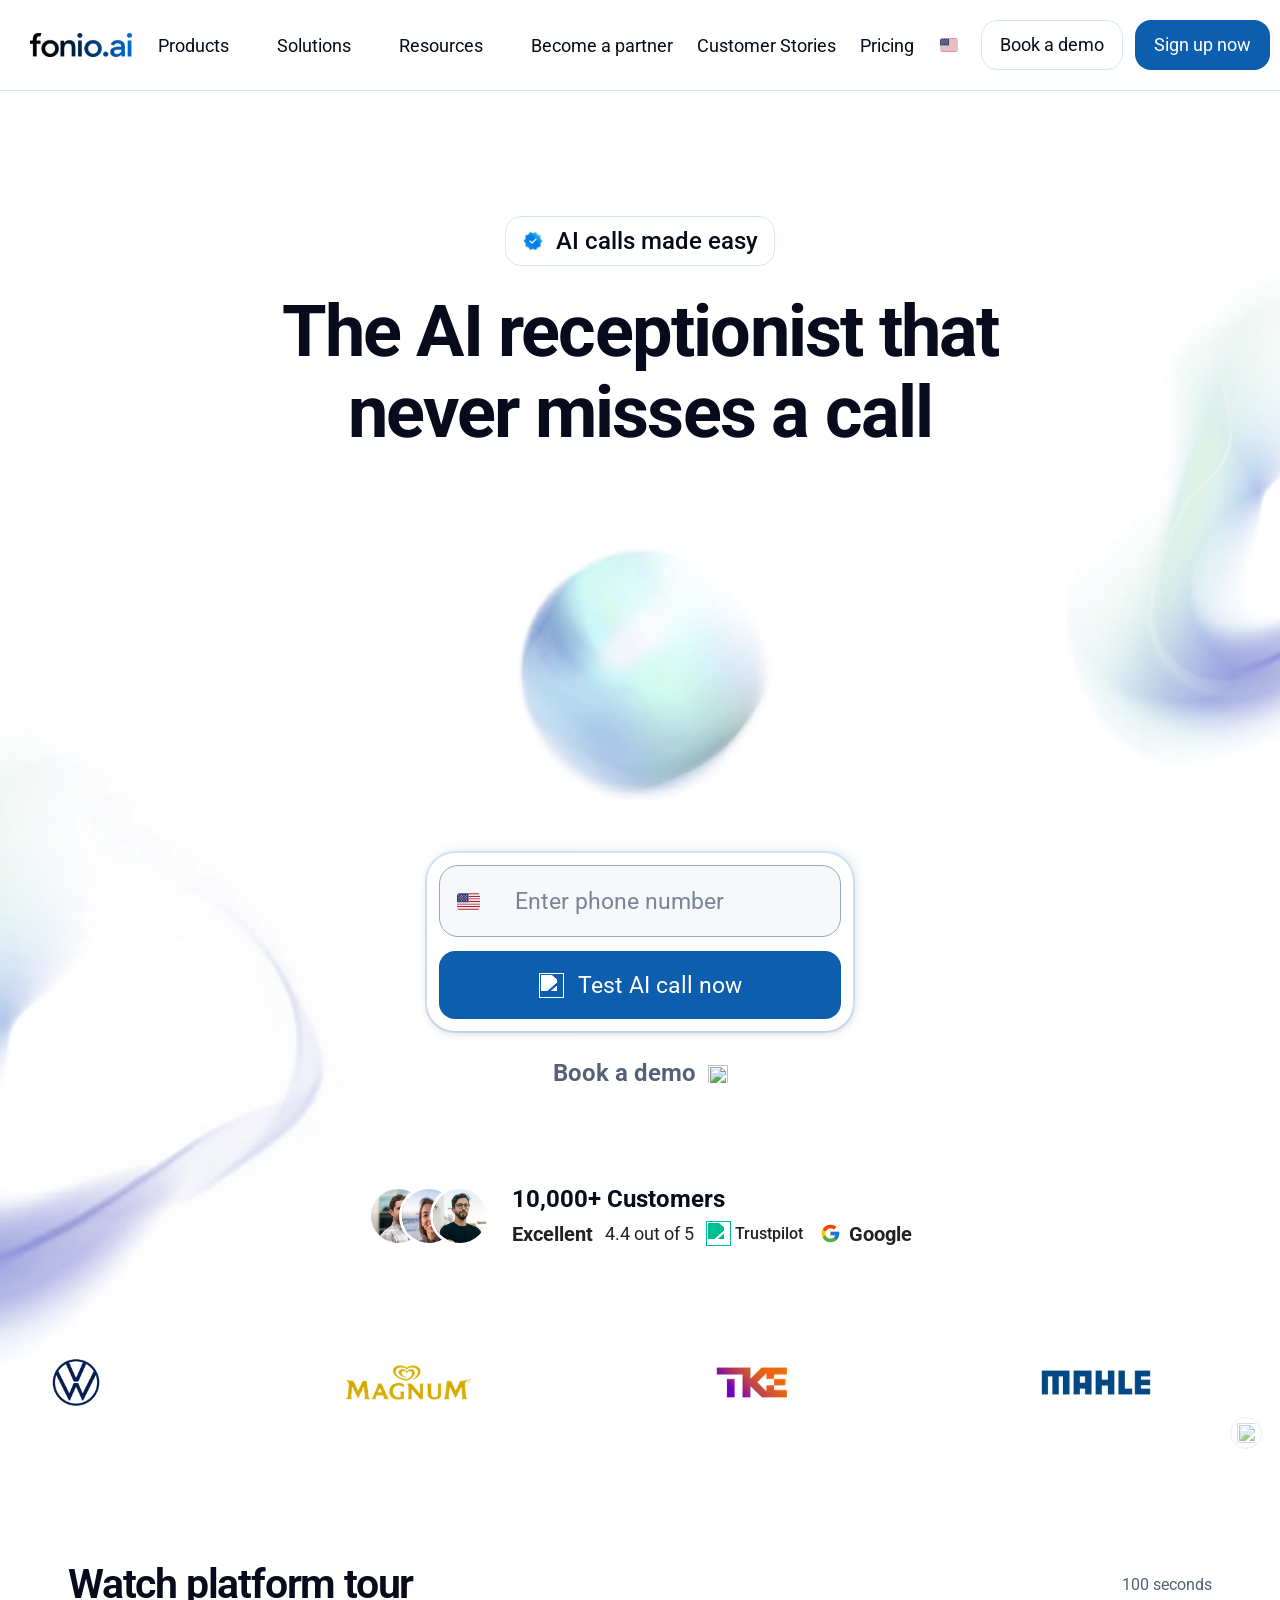
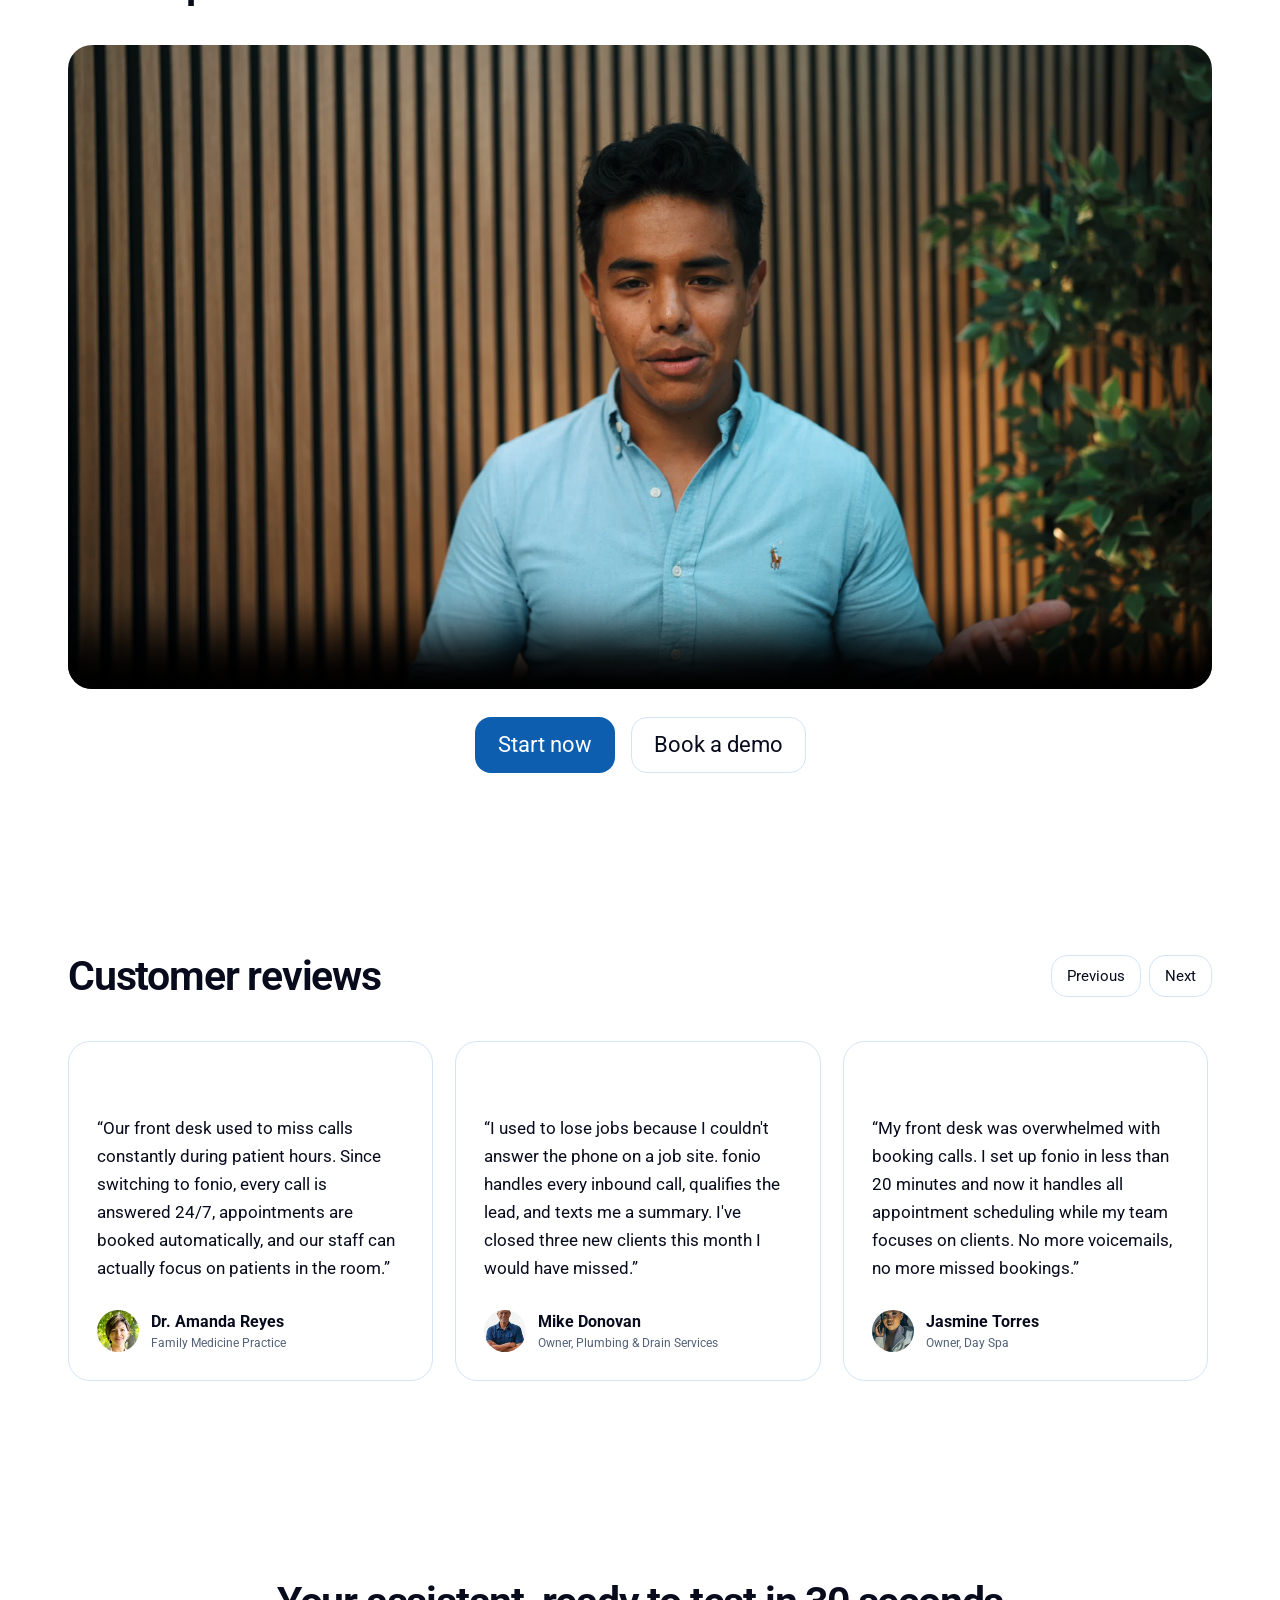
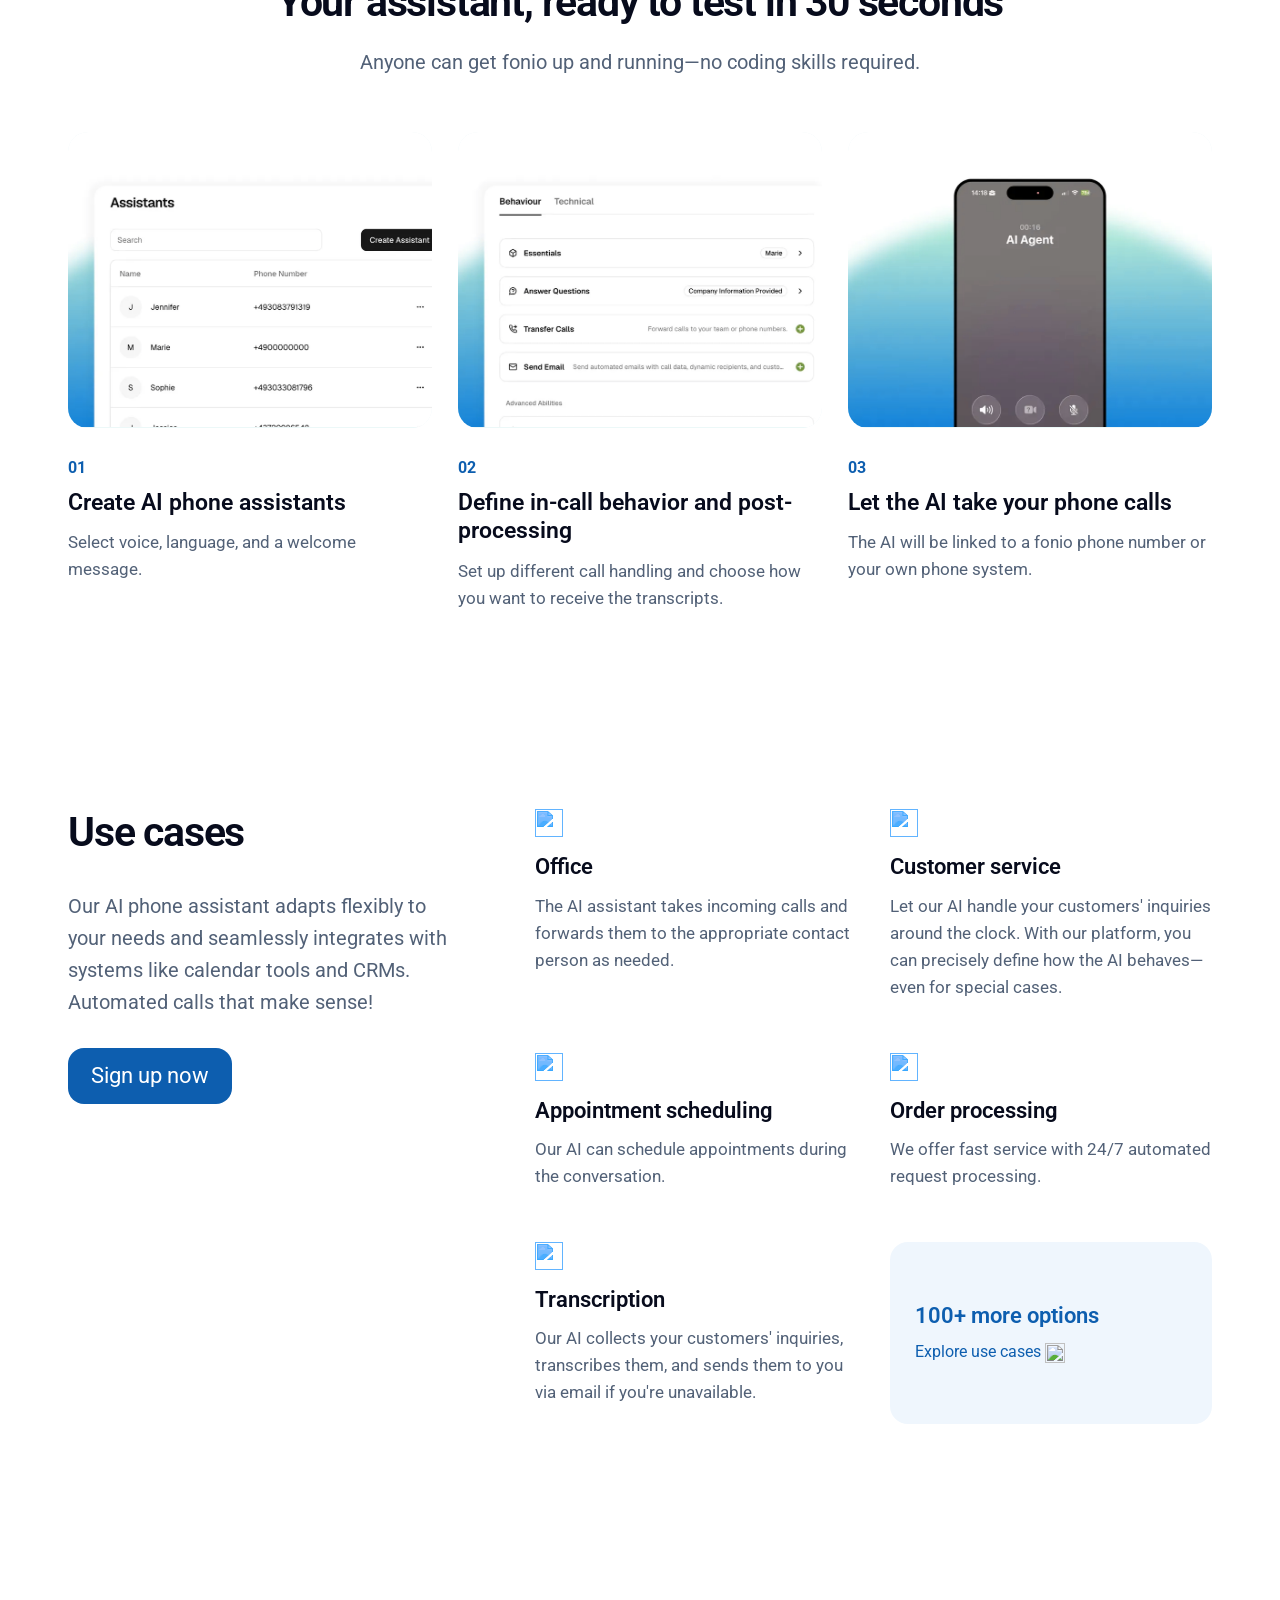
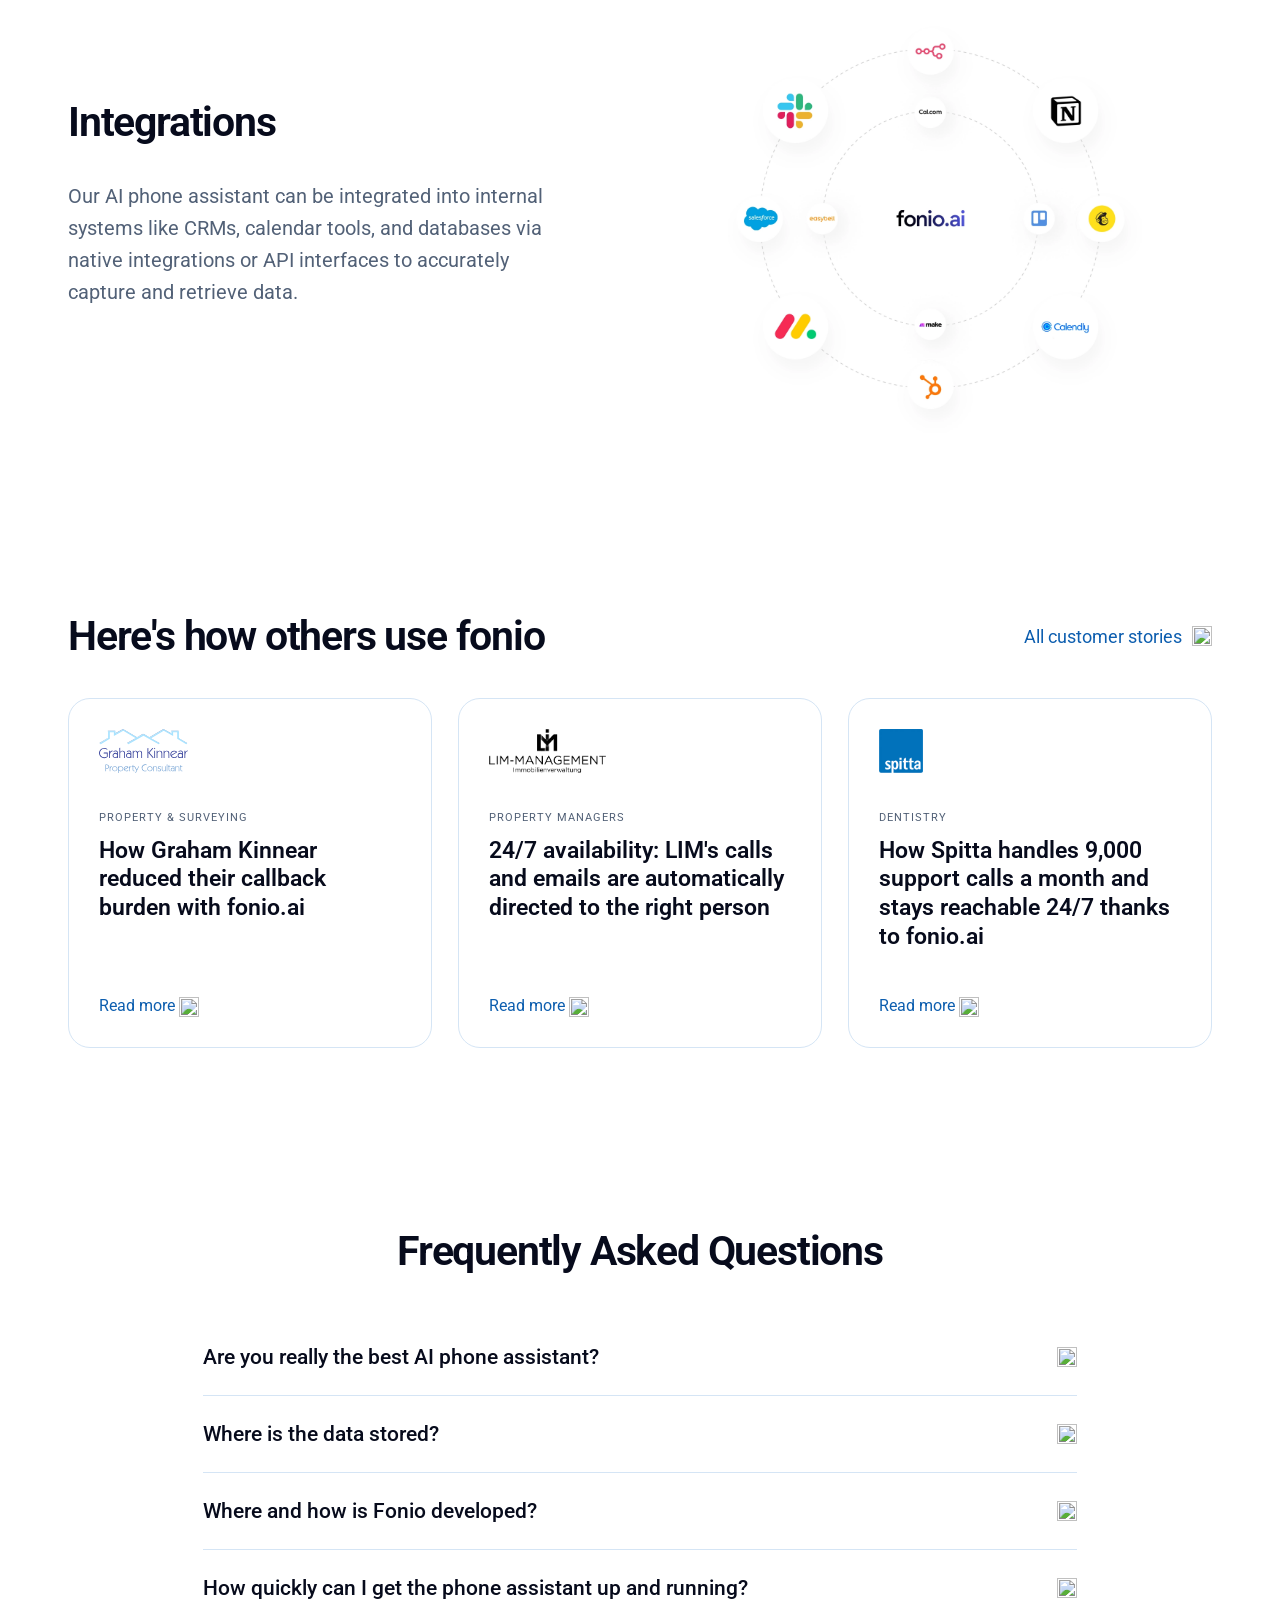
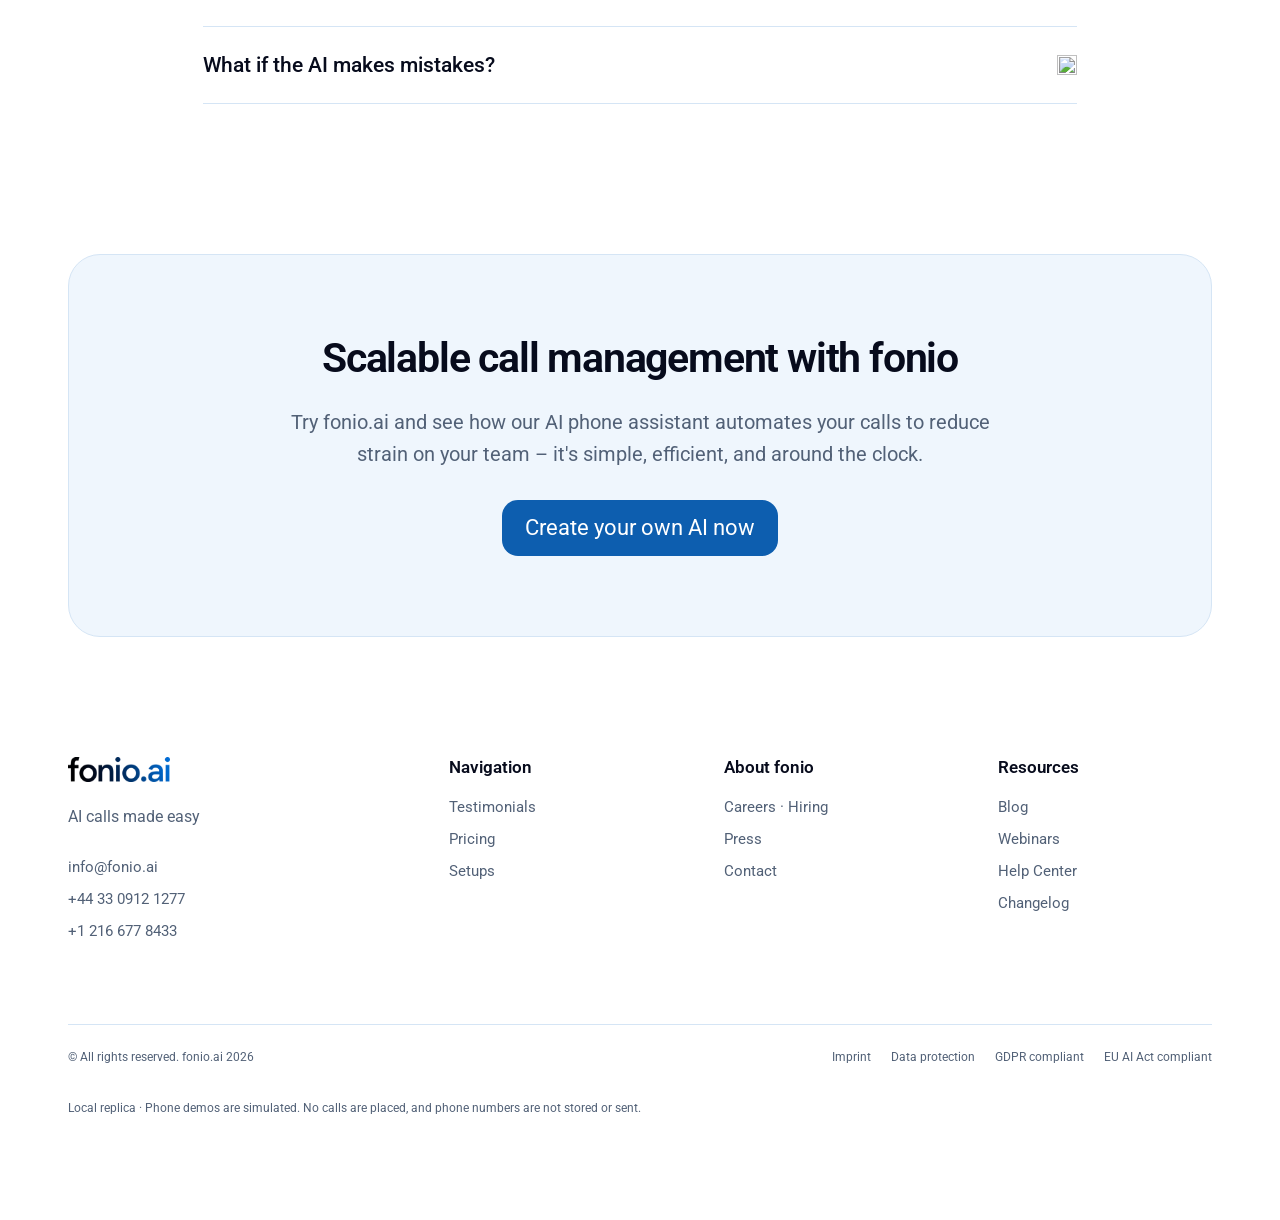
==== backend/app/templates/landing-assets/fonio/index.html @ 04bc4b61 "website preview" ====
<!doctype html>
<html lang="en"><head><meta charset="utf-8"><meta name="viewport" content="width=device-width,initial-scale=1"><meta name="description" content="AI calls made easy. Discover fonio’s AI phone assistant."><meta name="theme-color" content="#0D5EAF"><title>fonio.ai — AI calls made easy</title><link rel="icon" href="assets/verified_badge.webp"><link rel="preload" href="assets/Roboto-Variable.woff2" as="font" type="font/woff2" crossorigin><link rel="stylesheet" href="styles.css"><script src="assets/libphonenumber-max.js" defer></script><script src="app.js" defer></script></head>
<body><a class="skip" href="#main">Skip to content</a><header class="site-header"><div class="header-inner"><a class="wordmark" href="#" aria-label="fonio.ai home"><img src="assets/logo.webp" alt="fonio.ai" class="" ></a><button class="mobile-toggle" aria-expanded="false" aria-controls="navigation" aria-label="Open navigation"><img class="icon" src="assets/list.svg" alt="" aria-hidden="true"></button><nav id="navigation" aria-label="Main navigation"><details class="nav-menu"><summary>Products<img class="icon" src="assets/chevron-down.svg" alt="" aria-hidden="true"></summary><div class="dropdown"><div><h3>Products</h3><a class="" href="https://www.fonio.ai/en/">AI Phone Assistant</a><a class="" href="https://www.fonio.ai/en/whatsapp/ai-chatbot">AI WhatsApp Bot</a><a class="" href="https://www.fonio.ai/en/webchat/ai-chatbot">AI Chatbot</a></div><span class="coming">AI Email Assistant <small>Coming soon</small></span><span class="coming">AI Phone System (PBX) <small>Coming soon</small></span></div></details><details class="nav-menu"><summary>Solutions<img class="icon" src="assets/chevron-down.svg" alt="" aria-hidden="true"></summary><div class="dropdown"><div><h3>Use Cases</h3><a class="" href="https://www.fonio.ai/en/use-cases/ki-supportmitarbeiter">AI Support Agent</a><a class="" href="https://www.fonio.ai/en/use-cases/appointments-faqs">Appointment Scheduling & FAQ</a><a class="" href="https://www.fonio.ai/en/use-cases/ki-sekretar">AI Secretary</a><a class="" href="https://www.fonio.ai/en/use-cases/ki-anrufbeantworter">AI Answering Machine</a><a class="" href="https://www.fonio.ai/en/use-cases/ki-aussendienstassistent">AI Field Service Assistant</a></div><div><h3>Industries</h3><a class="" href="https://www.fonio.ai/en/ai-phone-assistant/ai-phone-assistant-hotels">Hotels</a><a class="" href="https://www.fonio.ai/en/ai-phone-assistant/ai-phone-assistant-self-employed">Self-Employed People</a><a class="" href="https://www.fonio.ai/en/ai-phone-assistant/ai-phone-assistant-businesses">Company</a><a class="" href="https://www.fonio.ai/en/ai-phone-assistant/ai-phone-assistant-authorities">Government Agencies</a><a class="" href="https://www.fonio.ai/en/ai-phone-assistant/ai-phone-assistant-tradespeople">Tradespeople</a><a class="" href="https://www.fonio.ai/en/ai-phone-assistant/ai-phone-assistant-property-management">Property Management</a><a class="" href="https://www.fonio.ai/en/ai-phone-assistant/ai-phone-assistant-car-dealerships">Car dealerships</a><a class="" href="https://www.fonio.ai/en/ai-phone-assistant/ai-phone-assistant-auto-repair-shops">Auto Repair Shop</a></div></div></details><details class="nav-menu"><summary>Resources<img class="icon" src="assets/chevron-down.svg" alt="" aria-hidden="true"></summary><div class="dropdown"><div><h3>Knowledge</h3><a class="" href="https://www.fonio.ai/en/blog-tags/blog">Blog</a><a class="" href="https://www.fonio.ai/en/webinars">Webinars</a><a class="" href="https://fonio.info/">Help Center</a><a class="" href="https://www.fonio.ai/en/changelog">Changelog</a></div><div><h3>Company</h3><a class="" href="https://www.fonio.ai/en/careers">Careers · Hiring</a><a class="" href="https://www.fonio.ai/en/press">Press</a><a class="" href="https://www.fonio.ai/en/contact">Contact</a></div><div><h3>Featured</h3><a class="" href="https://www.fonio.ai/en/careers">We’re hiring — Join our team</a></div></div></details><a class="" href="https://www.fonio.ai/en/partner-program">Become a partner</a><a class="" href="#stories">Customer Stories</a><a class="" href="https://www.fonio.ai/en/pricing">Pricing</a><div class="mobile-actions"><a class="button outline" href="https://www.fonio.ai/en/demo/">Book a demo</a><a class="button primary" href="https://app.fonio.ai/register">Sign up now</a></div></nav><div class="header-actions"><div class="language"><details class="nav-menu"><summary><img src="assets/us.svg" alt="English (United States)" class="flag" ><img class="icon" src="assets/chevron-down.svg" alt="" aria-hidden="true"></summary><div class="dropdown"><a class="" href="https://www.fonio.ai/en/">English</a><a class="" href="https://www.fonio.ai/fr/">Français</a><a class="" href="https://www.fonio.ai/de/">Deutsch</a><a class="" href="https://www.fonio.ai/es/">Español</a><a class="" href="https://www.fonio.ai/nl/">Nederlands</a><a class="" href="https://www.fonio.ai/pt-br/">Português (BR)</a><a class="" href="https://www.fonio.ai/pl/">Polski</a><a class="" href="https://www.fonio.ai/it/">Italiano</a></div></details></div><a class="button outline" href="https://www.fonio.ai/en/demo/">Book a demo</a><a class="button primary" href="https://app.fonio.ai/register">Sign up now</a></div></div></header>
<main id="main"><section class="hero" aria-labelledby="hero-title"><div class="hero-art" aria-hidden="true"><video class="ribbon ribbon-left" muted loop playsinline preload="metadata" poster="assets/hero-bg-1.png" src="assets/hero-bg-1.mp4"></video><video class="ribbon ribbon-right" muted loop playsinline preload="metadata" poster="assets/hero-bg-2.png" src="assets/hero-bg-2.mp4"></video></div><div class="hero-content"><div class="badge"><img src="assets/verified_badge.webp" alt="" class="" >AI calls made easy</div><h1 id="hero-title">The AI receptionist that<br>never misses a call</h1><video class="sphere" aria-hidden="true" muted loop playsinline preload="auto" poster="assets/hero-sphere.png" src="assets/hero-sphere.mp4"></video><form class="phone-card" id="phone-demo" novalidate><div class="phone-field"><div class="country-control"><img src="assets/us.svg" alt="" class="country-flag" ><label class="sr-only" for="country">Country and dialing code</label><select id="country" name="country"><option value="US">United States (+1)</option><option value="GB">United Kingdom (+44)</option><option value="AT">Austria (+43)</option><option value="BR">Brazil (+55)</option><option value="FR">France (+33)</option><option value="DE">Germany (+49)</option><option value="IT">Italy (+39)</option><option value="NL">Netherlands (+31)</option><option value="PL">Poland (+48)</option><option value="ES">Spain (+34)</option><option value="CH">Switzerland (+41)</option></select><img class="icon" src="assets/chevron-down.svg" alt="" aria-hidden="true"></div><label class="sr-only" for="phone">Phone number</label><input id="phone" name="phone" type="tel" inputmode="tel" autocomplete="tel-national" placeholder="Enter phone number" aria-describedby="phone-error simulation-note" required></div><p id="phone-error" class="phone-error" aria-live="polite"></p><button type="submit" class="button primary test-call"><img class="icon" src="assets/telephone-fill.svg" alt="" aria-hidden="true">Test AI call now</button></form><a class="demo-link" href="https://www.fonio.ai/en/demo/">Book a demo <img class="icon" src="assets/arrow-up-right.svg" alt="" aria-hidden="true"></a><div class="social-proof"><div class="avatars"><img src="assets/clients-badge-avatar-3.webp" alt="" class="" ><img src="assets/clients-badge-avatar-2.webp" alt="" class="" ><img src="assets/clients-badge-avatar-1.webp" alt="" class="" ></div><div class="review-copy"><strong>10,000+ Customers</strong><div class="ratings"><b>Excellent</b><span>4.4 out of 5</span><a class="trustpilot" href="https://www.trustpilot.com/review/fonio.ai"><img class="icon" src="assets/star-fill.svg" alt="" aria-hidden="true"><span>Trustpilot</span></a><a class="google" href="https://g.page/r/CeaU8FRpkPaqEBM/review"><img src="assets/google.svg" alt="" class="" loading=lazy><b>Google</b></a></div></div></div></div><div class="customer-logos" tabindex="0" role="region" aria-label="Customers — scroll for more logos"><img src="assets/efc12fd4.webp" alt="Volkswagen" class="" loading=lazy><img src="assets/013a5605.webp" alt="Magnum" class="" loading=lazy><img src="assets/39075a43.webp" alt="TK Elevator" class="" loading=lazy><img src="assets/4350e3ec.webp" alt="MAHLE" class="" loading=lazy><img src="assets/ae911841.webp" alt="YorPower" class="" loading=lazy><img src="assets/a1a16bb8.webp" alt="Holcim" class="" loading=lazy></div><button class="motion-toggle" aria-pressed="false" aria-label="Pause decorative animation"><img class="icon" src="assets/pause-fill.svg" alt="" aria-hidden="true"></button></section>
<section class="section tour" id="tour"><div class="section-heading"><h2>Watch platform tour</h2><span>100 seconds</span></div><video id="platform-video" controls playsinline preload="none" poster="assets/tour-poster.png"><source src="https://vz-d147839d-5f8.b-cdn.net/115c70bf-b4e9-4c7d-afde-2d6d92859b84/play_1080p.mp4" type="video/mp4"></video><p class="video-status" role="status"></p><div class="center-actions"><a class="button primary" href="https://app.fonio.ai/register">Start now</a><a class="button outline" href="https://www.fonio.ai/en/demo/">Book a demo</a></div></section>
<section class="section" id="reviews"><div class="section-heading"><h2>Customer reviews</h2><div class="review-controls"><button class="button outline" id="previous-review" aria-label="Previous testimonial">Previous</button><button class="button outline" id="next-review" aria-label="Next testimonial">Next</button></div></div><div class="reviews-track"><article class="review-card"><div class="stars" aria-label="5 out of 5 stars"><img class="icon" src="assets/star-fill.svg" alt="" aria-hidden="true"><img class="icon" src="assets/star-fill.svg" alt="" aria-hidden="true"><img class="icon" src="assets/star-fill.svg" alt="" aria-hidden="true"><img class="icon" src="assets/star-fill.svg" alt="" aria-hidden="true"><img class="icon" src="assets/star-fill.svg" alt="" aria-hidden="true"></div><blockquote>“Our front desk used to miss calls constantly during patient hours. Since switching to fonio, every call is answered 24/7, appointments are booked automatically, and our staff can actually focus on patients in the room.”</blockquote><div class="review-person"><img src="assets/35fcfc98.webp" alt="Dr. Amanda Reyes" class="" loading=lazy><div><b>Dr. Amanda Reyes</b><small>Family Medicine Practice</small></div></div></article><article class="review-card"><div class="stars" aria-label="5 out of 5 stars"><img class="icon" src="assets/star-fill.svg" alt="" aria-hidden="true"><img class="icon" src="assets/star-fill.svg" alt="" aria-hidden="true"><img class="icon" src="assets/star-fill.svg" alt="" aria-hidden="true"><img class="icon" src="assets/star-fill.svg" alt="" aria-hidden="true"><img class="icon" src="assets/star-fill.svg" alt="" aria-hidden="true"></div><blockquote>“I used to lose jobs because I couldn&#x27;t answer the phone on a job site. fonio handles every inbound call, qualifies the lead, and texts me a summary. I&#x27;ve closed three new clients this month I would have missed.”</blockquote><div class="review-person"><img src="assets/bcdad4ea.webp" alt="Mike Donovan" class="" loading=lazy><div><b>Mike Donovan</b><small>Owner, Plumbing &amp; Drain Services</small></div></div></article><article class="review-card"><div class="stars" aria-label="4 out of 5 stars"><img class="icon" src="assets/star-fill.svg" alt="" aria-hidden="true"><img class="icon" src="assets/star-fill.svg" alt="" aria-hidden="true"><img class="icon" src="assets/star-fill.svg" alt="" aria-hidden="true"><img class="icon" src="assets/star-fill.svg" alt="" aria-hidden="true"></div><blockquote>“My front desk was overwhelmed with booking calls. I set up fonio in less than 20 minutes and now it handles all appointment scheduling while my team focuses on clients. No more voicemails, no more missed bookings.”</blockquote><div class="review-person"><img src="assets/f93d2481.webp" alt="Jasmine Torres" class="" loading=lazy><div><b>Jasmine Torres</b><small>Owner, Day Spa</small></div></div></article><article class="review-card"><div class="stars" aria-label="5 out of 5 stars"><img class="icon" src="assets/star-fill.svg" alt="" aria-hidden="true"><img class="icon" src="assets/star-fill.svg" alt="" aria-hidden="true"><img class="icon" src="assets/star-fill.svg" alt="" aria-hidden="true"><img class="icon" src="assets/star-fill.svg" alt="" aria-hidden="true"><img class="icon" src="assets/star-fill.svg" alt="" aria-hidden="true"></div><blockquote>“I&#x27;m a one-person agency and I can&#x27;t always pick up. fonio qualifies every caller, captures their details, and books showings directly into my calendar. It&#x27;s like having a full-time receptionist at a fraction of the cost.”</blockquote><div class="review-person"><img src="assets/5d4e18e7.webp" alt="Brian Callahan" class="" loading=lazy><div><b>Brian Callahan</b><small>Independent Realtor</small></div></div></article></div></section>
<section class="section setup" id="setup"><h2>Your assistant, ready to test in 30 seconds</h2><p class="section-intro">Anyone can get fonio up and running—no coding skills required.</p><div class="three-grid"><article class="step"><img src="assets/ebb38612.webp" alt="Create AI phone assistants" class="step-image" loading=lazy><span class="step-number">01</span><h3>Create AI phone assistants</h3><p>Select voice, language, and a welcome message.</p></article><article class="step"><img src="assets/6fb0668b.webp" alt="Define in-call behavior and post-processing" class="step-image" loading=lazy><span class="step-number">02</span><h3>Define in-call behavior and post-processing</h3><p>Set up different call handling and choose how you want to receive the transcripts.</p></article><article class="step"><img src="assets/c0fab8e4.webp" alt="Let the AI take your phone calls" class="step-image" loading=lazy><span class="step-number">03</span><h3>Let the AI take your phone calls</h3><p>The AI will be linked to a fonio phone number or your own phone system.</p></article></div></section>
<section class="section use-cases" id="use-cases"><div><h2>Use cases</h2><p class="section-intro">Our AI phone assistant adapts flexibly to your needs and seamlessly integrates with systems like calendar tools and CRMs. Automated calls that make sense!</p><a class="button primary" href="https://app.fonio.ai/register">Sign up now</a></div><div class="case-grid"><article class="case"><img class="icon" src="assets/building.svg" alt="" aria-hidden="true"><h3><a class="" href="https://www.fonio.ai/en/use-cases/ki-sekretar">Office</a></h3><p>The AI assistant takes incoming calls and forwards them to the appropriate contact person as needed.</p></article><article class="case"><img class="icon" src="assets/headset.svg" alt="" aria-hidden="true"><h3><a class="" href="https://www.fonio.ai/en/use-cases/ki-supportmitarbeiter">Customer service</a></h3><p>Let our AI handle your customers&#x27; inquiries around the clock. With our platform, you can precisely define how the AI behaves—even for special cases.</p></article><article class="case"><img class="icon" src="assets/calendar-check.svg" alt="" aria-hidden="true"><h3><a class="" href="https://www.fonio.ai/en/use-cases/appointments-faqs">Appointment scheduling</a></h3><p>Our AI can schedule appointments during the conversation.</p></article><article class="case"><img class="icon" src="assets/chat-text.svg" alt="" aria-hidden="true"><h3><a class="" href="https://www.fonio.ai/en/use-cases/ki-supportmitarbeiter">Order processing</a></h3><p>We offer fast service with 24/7 automated request processing.</p></article><article class="case"><img class="icon" src="assets/file-text.svg" alt="" aria-hidden="true"><h3>Transcription</h3><p>Our AI collects your customers&#x27; inquiries, transcribes them, and sends them to you via email if you&#x27;re unavailable.</p></article><article class="case more-options"><h3>100+ more options</h3><a class="" href="https://www.fonio.ai/en/setups">Explore use cases <img class="icon" src="assets/arrow-up-right.svg" alt="" aria-hidden="true"></a></article></div></section>
<section class="section integrations" id="integrations"><div><h2>Integrations</h2><p class="section-intro">Our AI phone assistant can be integrated into internal systems like CRMs, calendar tools, and databases via native integrations or API interfaces to accurately capture and retrieve data.</p></div><img src="assets/a62811c2.webp" alt="Integrations including Slack, Salesforce, HubSpot, Calendly, Trello and Notion" class="" loading=lazy></section>
<section class="section" id="stories"><div class="section-heading"><h2>Here's how others use fonio</h2><a class="text-link" href="https://www.fonio.ai/en/case-studies/">All customer stories <img class="icon" src="assets/arrow-up-right.svg" alt="" aria-hidden="true"></a></div><div class="three-grid"><a class="story-card" href="https://www.fonio.ai/en/case-studies/graham-kinnear/"><img src="assets/35bab7a0.svg" alt="Property &amp; Surveying" class="" loading=lazy><small>Property & Surveying</small><h3>How Graham Kinnear reduced their callback burden with fonio.ai</h3><span>Read more <img class="icon" src="assets/arrow-up-right.svg" alt="" aria-hidden="true"></span></a><a class="story-card" href="https://www.fonio.ai/en/case-studies/lim-management-gmbh/"><img src="assets/c8e9f5d6.webp" alt="Property managers" class="" loading=lazy><small>Property managers</small><h3>24/7 availability: LIM&#x27;s calls and emails are automatically directed to the right person</h3><span>Read more <img class="icon" src="assets/arrow-up-right.svg" alt="" aria-hidden="true"></span></a><a class="story-card" href="https://www.fonio.ai/en/case-studies/spitta/"><img src="assets/4fc38403.webp" alt="Dentistry" class="" loading=lazy><small>Dentistry</small><h3>How Spitta handles 9,000 support calls a month and stays reachable 24/7 thanks to fonio.ai</h3><span>Read more <img class="icon" src="assets/arrow-up-right.svg" alt="" aria-hidden="true"></span></a></div></section>
<section class="section faq" id="faq"><h2>Frequently Asked Questions</h2><div class="faq-list"><details class="faq-item"><summary>Are you really the best AI phone assistant?<img class="icon" src="assets/chevron-down.svg" alt="" aria-hidden="true"></summary><div><p>Here are our customers’ reviews:</p><a class="" href="https://omr.com/de/reviews/product/fonio-ai">OMR</a> · <a class="" href="https://www.capterra.com/p/10025797/fonio-ai/reviews/">Capterra</a> · <a class="" href="https://www.trustpilot.com/review/fonio.ai">Trustpilot</a> · <a class="" href="https://g.page/r/CeaU8FRpkPaqEBM/review">Google Reviews</a></div></details><details class="faq-item"><summary>Where is the data stored?<img class="icon" src="assets/chevron-down.svg" alt="" aria-hidden="true"></summary><div><p>Our servers are located in Nuremberg, Germany. Our company headquarters is located in Austria.</p></div></details><details class="faq-item"><summary>Where and how is Fonio developed?<img class="icon" src="assets/chevron-down.svg" alt="" aria-hidden="true"></summary><div><p>We are one of the few providers of AI phone assistants in Europe that develops its own orchestration layer. This allows us to ensure that all data remains with us. That&#x27;s what makes fonio special, since most other providers typically white-label U.S. services.</p></div></details><details class="faq-item"><summary>How quickly can I get the phone assistant up and running?<img class="icon" src="assets/chevron-down.svg" alt="" aria-hidden="true"></summary><div><p>The implementation time depends on the effort required to integrate the system into your existing systems. The AI can be set up in just a few minutes and is ready for use right away.</p></div></details><details class="faq-item"><summary>What if the AI makes mistakes?<img class="icon" src="assets/chevron-down.svg" alt="" aria-hidden="true"></summary><div><p>Our AI makes decisions based on existing data, which virtually eliminates errors. If the AI is still unable to resolve a situation, it can schedule a callback or transfer the call to a human agent, if desired.</p></div></details></div></section>
<section class="section closing"><h2>Scalable call management with fonio</h2><p>Try fonio.ai and see how our AI phone assistant automates your calls to reduce strain on your team – it's simple, efficient, and around the clock.</p><a class="button primary" href="https://app.fonio.ai/register">Create your own AI now</a></section></main>
<footer class="section footer"><div class="footer-main"><div class="footer-brand"><a href="#" class="wordmark"><img src="assets/logo.webp" alt="fonio.ai" class="" loading=lazy></a><p>AI calls made easy</p><a class="" href="mailto:info@fonio.ai">info@fonio.ai</a><a class="" href="tel:+443309121277">+44 33 0912 1277</a><a class="" href="tel:+12166778433">+1 216 677 8433</a></div><div><h3>Navigation</h3><a class="" href="#reviews">Testimonials</a><a class="" href="https://www.fonio.ai/en/pricing">Pricing</a><a class="" href="https://www.fonio.ai/en/setups">Setups</a></div><div><h3>About fonio</h3><a class="" href="https://www.fonio.ai/en/careers">Careers · Hiring</a><a class="" href="https://www.fonio.ai/en/press">Press</a><a class="" href="https://www.fonio.ai/en/contact">Contact</a></div><div><h3>Resources</h3><a class="" href="https://www.fonio.ai/en/blog-tags/blog">Blog</a><a class="" href="https://www.fonio.ai/en/webinars">Webinars</a><a class="" href="https://fonio.info/">Help Center</a><a class="" href="https://www.fonio.ai/en/changelog">Changelog</a></div></div><div class="footer-bottom"><span>© All rights reserved. fonio.ai 2026</span><div><a class="" href="https://www.fonio.ai/en/imprint">Imprint</a><a class="" href="https://www.fonio.ai/en/privacy-policy">Data protection</a><span>GDPR compliant</span><span>EU AI Act compliant</span></div></div><p class="prototype-note" id="simulation-note">Local replica · Phone demos are simulated. No calls are placed, and phone numbers are not stored or sent.</p></footer>
<dialog id="simulation" aria-labelledby="simulation-title"><form method="dialog"><button class="close-dialog" aria-label="Close demo"><img class="icon" src="assets/x-lg.svg" alt="" aria-hidden="true"></button></form><div class="dialog-icon"><img class="icon" src="assets/telephone-fill.svg" alt="" aria-hidden="true"></div><p class="eyebrow">SIMULATED DEMO</p><h2 id="simulation-title">Your AI receptionist is ready.</h2><p>This is a local preview. No phone call has been placed and your number has not been sent or saved.</p><div class="sample-conversation"><p><b>AI receptionist</b>Hello! Thank you for calling. How can I help you today?</p><p><b>Caller</b>I’d like to book an appointment.</p><p><b>AI receptionist</b>Of course. What day works best for you?</p></div><button class="button primary" id="finish-demo">Finish demo</button></dialog></body></html>
---- backend/app/templates/landing-assets/fonio/styles.css ----
@font-face{font-family:Roboto;src:url('assets/Roboto-Variable.woff2') format('woff2');font-weight:100 900;font-display:swap}
:root{--blue:#0D5EAF;--hover:#094780;--pale:#EFF6FD;--border:#D5E5F5;--ink:#070B1C;--muted:#526177;color-scheme:light;font-family:Roboto,Arial,sans-serif;color:var(--ink);background:#fff;font-synthesis:none}
*{box-sizing:border-box}body{margin:0}a{color:inherit;text-decoration:none}button,input,select{font:inherit}button,a,summary,input,select{-webkit-tap-highlight-color:transparent}button,summary{cursor:pointer}button{color:inherit}a:hover{color:var(--blue)}button:focus-visible,a:focus-visible,summary:focus-visible,input:focus-visible,select:focus-visible{outline:3px solid var(--blue);outline-offset:4px}img{max-width:100%;height:auto}video{display:block}p{line-height:1.6}h1,h2,h3,p{margin-top:0}h2{font-size:clamp(32px,3.2vw,48px);line-height:1.13;letter-spacing:-1.2px;font-weight:650}h3{font-size:23px;line-height:1.25;font-weight:600}section[id]{scroll-margin-top:130px}.icon{width:20px;height:20px;flex:none;vertical-align:middle}.sr-only{position:absolute;width:1px;height:1px;overflow:hidden;clip:rect(0,0,0,0);white-space:nowrap}.skip{position:fixed;top:12px;left:12px;transform:translateY(-150%);padding:12px;background:#fff;z-index:100}.skip:focus{transform:none}.button{display:inline-flex;align-items:center;justify-content:center;gap:14px;min-height:56px;padding:12px 22px;border:1px solid transparent;border-radius:16px;font-size:22px;line-height:1.35;white-space:nowrap;transition:background .15s,box-shadow .15s}.primary{background:var(--blue);color:#fff}.primary:hover,.primary:active{color:#fff;background:var(--hover)}.primary .icon{filter:brightness(0) invert(1)}.outline{background:#fff;border-color:var(--border)}.outline:hover{background:var(--pale)}.site-header{position:sticky;top:0;z-index:30;background:rgba(255,255,255,.98);border-bottom:1px solid var(--border)}.header-inner{height:104px;max-width:1840px;padding:0 40px;margin:auto;display:flex;align-items:center;justify-content:space-between;gap:36px}.wordmark{display:inline-flex;flex:none;width:112px}.wordmark img{width:100%;filter:hue-rotate(-35deg) saturate(1.25)}nav{display:flex;align-items:center;justify-content:space-between;gap:36px;font-size:22px;flex:1;max-width:974px}nav>a{white-space:nowrap}.header-actions{display:flex;align-items:center;gap:12px}.language{margin-right:16px}.flag{width:28px}.nav-menu{position:relative}.nav-menu summary{list-style:none;display:flex;align-items:center;gap:9px;white-space:nowrap;min-height:44px}.nav-menu summary::-webkit-details-marker{display:none}.nav-menu summary .icon{width:15px;height:15px}.nav-menu[open]>summary{color:var(--blue)}.nav-menu[open]>summary>.icon{transform:rotate(180deg)}.dropdown{position:absolute;top:calc(100% + 18px);left:-20px;min-width:285px;max-height:75vh;overflow:auto;padding:22px;background:white;border:1px solid var(--border);box-shadow:0 16px 36px #070b1c14;border-radius:18px;font-size:16px;line-height:1.4}.dropdown h3{font-size:13px;text-transform:uppercase;color:var(--muted);letter-spacing:1px;margin:6px 0 10px}.dropdown a,.coming{display:block;padding:9px 8px;border-radius:6px}.dropdown a:hover{background:var(--pale)}.dropdown>div+div{margin-top:20px}.coming{color:var(--muted)}.coming small{display:block;font-size:11px}.language .dropdown{left:auto;right:0;min-width:180px}.mobile-toggle,.mobile-actions{display:none}
.hero{position:relative;isolation:isolate;overflow:hidden;padding-top:125px;min-height:1370px}.hero-art{position:absolute;inset:0;z-index:-1;overflow:hidden;pointer-events:none}.ribbon{position:absolute;max-width:none;mix-blend-mode:multiply;filter:hue-rotate(0deg) saturate(.65);opacity:.75}.ribbon-left{width:920px;height:920px;left:-338px;top:500px}.ribbon-right{width:680px;height:680px;right:-405px;top:82px}.hero-content{display:flex;align-items:center;flex-direction:column;text-align:center}.badge{display:inline-flex;align-items:center;gap:12px;padding:10px 16px;min-height:50px;border:1px solid var(--border);border-radius:16px;font-size:24px;font-weight:500;background:#ffffffd9}.badge img{width:22px;filter:hue-rotate(-35deg) saturate(1.2)}h1{font-size:72px;font-weight:700;line-height:1.12;letter-spacing:-1.8px;margin:26px 16px 0}.sphere{width:300px;height:300px;margin-top:66px;mix-blend-mode:multiply;filter:hue-rotate(0deg) saturate(.65)}.phone-card{width:426px;padding:12px;background:white;border-radius:28px;box-shadow:0 4px 8px #070b1c1a,1px -2px 0 #d5e5f5;margin-top:34px;position:relative}.phone-card:before{content:"";position:absolute;inset:-2px;z-index:-1;border:2px solid var(--border);border-radius:30px;box-shadow:3px -3px 8px #0d5eaf15}.phone-field{display:flex;align-items:center;min-height:72px;border:1px solid #91aac2;border-radius:19px;background:#f6f8fc;position:relative}.country-control{display:flex;align-items:center;position:relative;gap:8px;padding:0 12px 0 14px;flex:none}.country-flag{width:29px;height:23px;object-fit:contain}.country-control>.icon{width:12px;height:12px}.country-control select{position:absolute;inset:0;width:100%;opacity:0;cursor:pointer}.country-control:focus-within{outline:3px solid var(--blue);outline-offset:4px;border-radius:6px}input{width:100%;min-width:0;border:0;background:transparent;padding:20px 10px 20px 0;font-size:23px;color:var(--ink)}input::placeholder{color:#7b8496;opacity:1}.phone-field:focus-within{border-color:var(--blue);box-shadow:0 0 0 3px #0d5eaf22}input:focus-visible{outline:none}.phone-card.has-error .phone-field{border:2px solid #ff263c;box-shadow:0 0 0 4px #ffced3}.phone-error{font-size:20px;color:#e00016;line-height:1.35;margin:0}.phone-error:not(:empty){margin:13px 0 14px}.test-call{width:100%;min-height:68px;font-size:23px;margin-top:14px}.has-error .test-call{margin-top:0}.test-call .icon{width:25px;height:25px}.demo-link{display:flex;align-items:center;gap:12px;margin-top:28px;font-size:24px;color:var(--muted);font-weight:650}.social-proof{display:flex;align-items:center;justify-content:center;gap:22px;margin-top:98px;text-align:left}.avatars{display:flex;padding-left:0}.avatars img{width:60px;height:60px;object-fit:cover;object-position:top;border:3px solid #fff;border-radius:50%}.avatars img+img{margin-left:-29px}.review-copy>strong{font-size:24px;display:block;margin-bottom:8px}.ratings{display:flex;align-items:center;gap:12px;font-size:18px;color:#222}.ratings b{font-size:20px}.trustpilot,.google{display:inline-flex;align-items:center;gap:4px}.trustpilot span{font-size:16px;font-weight:500}.trustpilot .icon{width:25px;height:25px;filter:invert(45%) sepia(90%) saturate(1100%) hue-rotate(124deg) brightness(90%)}.google{margin-left:5px;gap:8px}.google img{width:21px}.customer-logos{display:flex;justify-content:space-between;align-items:center;gap:clamp(70px,12vw,207px);margin-top:104px;padding:0 40px;width:100%;overflow-x:auto;scrollbar-width:none;justify-content:flex-start;}.customer-logos img{height:65px;width:190px;object-fit:contain;flex-shrink:0}.customer-logos img:first-child{width:72px;margin-right:48px}.motion-toggle{position:absolute;right:18px;bottom:12px;display:flex;align-items:center;justify-content:center;width:32px;height:32px;border:1px solid var(--border);background:#fff;color:var(--muted);border-radius:50%;opacity:.6}.motion-toggle:hover{opacity:1}
.section{max-width:1200px;margin:0 auto;padding:90px 28px}.section-heading{display:flex;align-items:center;justify-content:space-between;gap:24px;margin-bottom:38px}.section-heading h2{margin:0}.section-heading>span{color:var(--muted)}.tour{padding-top:100px}.tour video{width:100%;aspect-ratio:16/9;border-radius:24px;background:var(--pale);object-fit:cover}.center-actions{display:flex;justify-content:center;gap:16px;margin-top:28px}.video-status:empty{display:none}.review-controls{display:flex;gap:8px}.review-controls .button{font-size:15px;min-height:42px;padding:9px 15px}.reviews-track{display:flex;gap:22px;overflow-x:auto;scroll-snap-type:x mandatory;scrollbar-width:thin;padding:4px 2px 18px}.review-card{flex:0 0 calc((100% - 44px)/3);border:1px solid var(--border);border-radius:22px;padding:28px;display:flex;flex-direction:column;scroll-snap-align:start}.stars{display:flex;gap:4px}.stars img{width:17px;filter:invert(27%) sepia(91%) saturate(1070%) hue-rotate(181deg)}blockquote{margin:24px 0 28px;line-height:1.65;font-size:17px;flex:1}.review-person{display:flex;gap:12px;align-items:center}.review-person>img{width:42px;height:42px;border-radius:50%;object-fit:cover}.review-person small{display:block;color:var(--muted);margin-top:5px;font-size:12px}.setup{text-align:center}.setup h2{max-width:750px;margin:0 auto 20px}.section-intro{font-size:20px;color:var(--muted);line-height:1.6;margin-bottom:30px}.three-grid{display:grid;grid-template-columns:repeat(3,minmax(0,1fr));gap:26px}.setup .three-grid{margin-top:54px;text-align:left}.step-image{width:100%;aspect-ratio:1.23;object-fit:contain;border-radius:20px;background:var(--pale);filter:hue-rotate(-35deg)}.step-number{display:block;color:var(--blue);font-size:16px;margin:26px 0 12px;font-weight:700}.step h3{margin-bottom:12px}.step p,.case p{font-size:17px;color:var(--muted)}.use-cases{display:grid;grid-template-columns:.8fr 1.4fr;gap:80px}.case-grid{display:grid;grid-template-columns:1fr 1fr;gap:34px}.case>.icon{width:28px;height:28px;margin-bottom:16px;filter:invert(27%) sepia(91%) saturate(1070%) hue-rotate(181deg)}.case h3{font-size:22px;margin-bottom:12px}.more-options{background:var(--pale);padding:25px;border-radius:18px;display:flex;flex-direction:column;justify-content:center;color:var(--blue)}.integrations{display:grid;grid-template-columns:1fr 1.1fr;align-items:center;gap:70px}.integrations>img{width:100%}.text-link{font-size:18px;color:var(--blue);display:flex;gap:10px;align-items:center}.story-card{border:1px solid var(--border);border-radius:22px;padding:30px;display:flex;flex-direction:column;align-items:flex-start;min-height:350px}.story-card:hover{background:var(--pale)}.story-card>img{height:44px;width:130px;object-fit:contain;object-position:left;margin-bottom:38px}.story-card>small{text-transform:uppercase;letter-spacing:1px;font-size:11px;color:var(--muted);margin-bottom:13px}.story-card h3{font-size:23px;flex:1}.story-card>span{font-size:16px;color:var(--blue)}.faq{max-width:930px}.faq>h2{text-align:center;margin-bottom:45px}.faq-item{border-bottom:1px solid var(--border)}.faq-item summary{display:flex;align-items:center;justify-content:space-between;gap:24px;padding:26px 0;list-style:none;font-size:21px;font-weight:500}.faq-item summary::-webkit-details-marker{display:none}.faq-item[open] summary .icon{transform:rotate(180deg)}.faq-item>div{padding:0 36px 26px 0;color:var(--muted);line-height:1.7}.faq-item p{margin:0}.faq-item a{color:var(--blue);text-decoration:underline}.closing{max-width:1144px;padding:80px 60px;background:var(--pale);border:1px solid var(--border);border-radius:32px;text-align:center;margin:60px auto 30px}.closing h2{max-width:720px;margin:0 auto 25px}.closing p{max-width:720px;margin:0 auto 30px;font-size:20px;color:var(--muted)}.footer-main{display:grid;grid-template-columns:1.5fr repeat(3,1fr);gap:60px}.footer-main h3{font-size:17px;margin-bottom:20px}.footer-main a:not(.wordmark){display:block;font-size:15px;color:var(--muted);margin-bottom:14px}.footer-main a:hover{color:var(--blue)}.footer-brand p{margin:18px 0 28px;color:var(--muted)}.footer-bottom{margin-top:70px;padding-top:25px;border-top:1px solid var(--border);display:flex;justify-content:space-between;gap:24px;font-size:12px;color:var(--muted)}.footer-bottom>div{display:flex;gap:20px}.prototype-note{font-size:12px;color:var(--muted);margin-top:35px}dialog{border:1px solid var(--border);border-radius:26px;padding:40px;max-width:520px;width:calc(100% - 32px);box-shadow:0 20px 100px #070b1c30}dialog::backdrop{background:#070b1c55;backdrop-filter:blur(5px)}dialog h2{font-size:34px}dialog>p{color:var(--muted)}.close-dialog{position:absolute;right:18px;top:18px;border:none;background:transparent;padding:8px}.dialog-icon{background:var(--pale);padding:16px;display:inline-flex;border-radius:16px;margin-bottom:24px}.eyebrow{color:var(--blue);font-size:12px;letter-spacing:2px;font-weight:700}.sample-conversation{background:var(--pale);padding:20px;border-radius:16px;margin:24px 0}.sample-conversation p{font-size:15px}.sample-conversation p:last-child{margin:0}.sample-conversation b{display:block;color:var(--blue);font-size:12px;margin-bottom:4px}
@media(min-width:1900px){.header-inner{max-width:1900px}.hero{padding-top:140px}h1{font-size:80px}}
@media(max-width:1550px){.header-inner{gap:26px;padding:0 30px;height:90px}nav{font-size:18px;gap:24px}.header-actions .button{font-size:18px;min-height:50px;padding:12px 18px}.language{margin-right:5px}.wordmark{width:102px}}
@media(max-width:1250px){.header-inner{height:82px}.mobile-toggle{display:flex;align-items:center;justify-content:center;order:3;background:white;border:1px solid var(--border);border-radius:12px;width:46px;height:46px}.mobile-toggle .icon{width:26px;height:26px}.header-actions{margin-left:auto}.header-actions>.primary{display:none}.header-actions .language{display:none}nav{display:none;position:absolute;left:0;right:0;top:100%;background:white;padding:25px 32px;border-bottom:1px solid var(--border);max-width:none;max-height:calc(100dvh - 82px);overflow:auto}nav.is-open{display:flex;flex-direction:column;align-items:stretch;gap:15px}nav>a{padding:9px 0}.nav-menu .dropdown{position:static;box-shadow:none;border:none;padding:10px 12px;max-height:none}.mobile-actions{display:flex;gap:12px;padding-top:14px}.hero{padding-top:90px;min-height:1290px}h1{font-size:64px}.sphere{margin-top:50px}.ribbon-left{left:-470px}.ribbon-right{right:-450px}.customer-logos{width:100%}.section{padding-top:70px;padding-bottom:70px}.use-cases{gap:45px}}
@media(max-width:767px){.header-inner{height:76px;padding:0 20px;gap:15px}.wordmark{width:93px}.header-actions .button{font-size:14px;min-height:42px;padding:10px 14px;border-radius:12px}.mobile-toggle{width:42px;height:42px}.hero{padding-top:65px;min-height:1010px}.badge{font-size:16px;min-height:38px;border-radius:12px;padding:7px 11px;gap:8px}.badge img{width:17px}h1{font-size:clamp(36px,6.6vw,50px);line-height:1.14;letter-spacing:-1.1px;margin-top:24px;max-width:680px}.sphere{width:245px;height:245px;margin-top:48px}.phone-card{width:min(360px,calc(100% - 44px));margin-top:34px;border-radius:24px;padding:11px}.phone-field{min-height:62px;border-radius:16px}input{font-size:18px;padding-top:17px;padding-bottom:17px}.country-control{padding-left:10px;padding-right:9px}.country-flag{width:25px}.test-call{min-height:58px;font-size:19px;border-radius:14px}.phone-error{font-size:16px}.phone-error:not(:empty){margin:13px 0}.demo-link{font-size:19px;margin-top:25px}.social-proof{margin-top:64px;gap:12px}.avatars img{width:42px;height:42px;border-width:2px}.avatars img+img{margin-left:-22px}.review-copy>strong{font-size:18px;margin-bottom:7px}.ratings{gap:7px;font-size:12px;flex-wrap:wrap;max-width:280px}.ratings b{font-size:13px}.trustpilot span{font-size:12px}.trustpilot .icon{width:17px;height:17px}.google img{width:16px}.google{gap:4px;margin-left:0}.customer-logos{margin-top:72px;width:100%;padding:0 26px;gap:30px;display:grid;grid-template-columns:repeat(3,1fr)}.customer-logos img{height:34px;width:100px;justify-self:center}.customer-logos img:first-child{width:34px;margin-right:0}.ribbon-left{width:630px;height:630px;left:-435px;top:420px;opacity:.5}.ribbon-right{width:500px;height:500px;right:-385px;top:70px;opacity:.45}.motion-toggle{bottom:8px;right:8px;width:26px;height:26px}.motion-toggle .icon{width:14px}.section{padding:60px 22px}.section-heading{align-items:flex-start;flex-direction:column;gap:20px;margin-bottom:26px}.section-heading h2{font-size:34px}.tour{padding-top:80px}.tour video{border-radius:16px}.center-actions .button{font-size:17px;min-height:50px;padding:12px 18px}.review-card{flex-basis:88%;padding:24px}.three-grid{grid-template-columns:1fr;gap:38px}.setup .three-grid{margin-top:35px}.step-image{max-height:360px}.step-number{margin-top:22px}.section-intro{font-size:18px}.use-cases,.integrations{grid-template-columns:1fr;gap:38px}.case-grid{gap:30px 24px}.case h3{font-size:20px}.case p{font-size:15px}.more-options{padding:20px}.story-card{min-height:310px}.faq-item summary{font-size:18px;line-height:1.4;padding:22px 0}.closing{margin:30px 20px;padding:52px 25px;border-radius:24px}.closing h2{font-size:36px}.closing p{font-size:18px}.closing .button{font-size:18px}.footer-main{grid-template-columns:1fr 1fr;gap:35px 28px}.footer-brand{grid-column:1/-1}.footer-bottom{flex-direction:column;margin-top:40px;line-height:1.6}.footer-bottom>div{flex-wrap:wrap;gap:12px 20px}dialog{padding:30px 24px}dialog h2{font-size:30px}}
@media(max-width:380px){.header-inner{padding:0 14px;gap:8px}.header-actions .button{padding:8px 10px}.wordmark{width:84px}h1{font-size:34px}.social-proof{flex-direction:column;gap:12px}.review-copy{text-align:center}.ratings{justify-content:center}}
@media(prefers-reduced-motion:reduce){*,*::before,*::after{scroll-behavior:auto!important;transition:none!important;animation:none!important}}
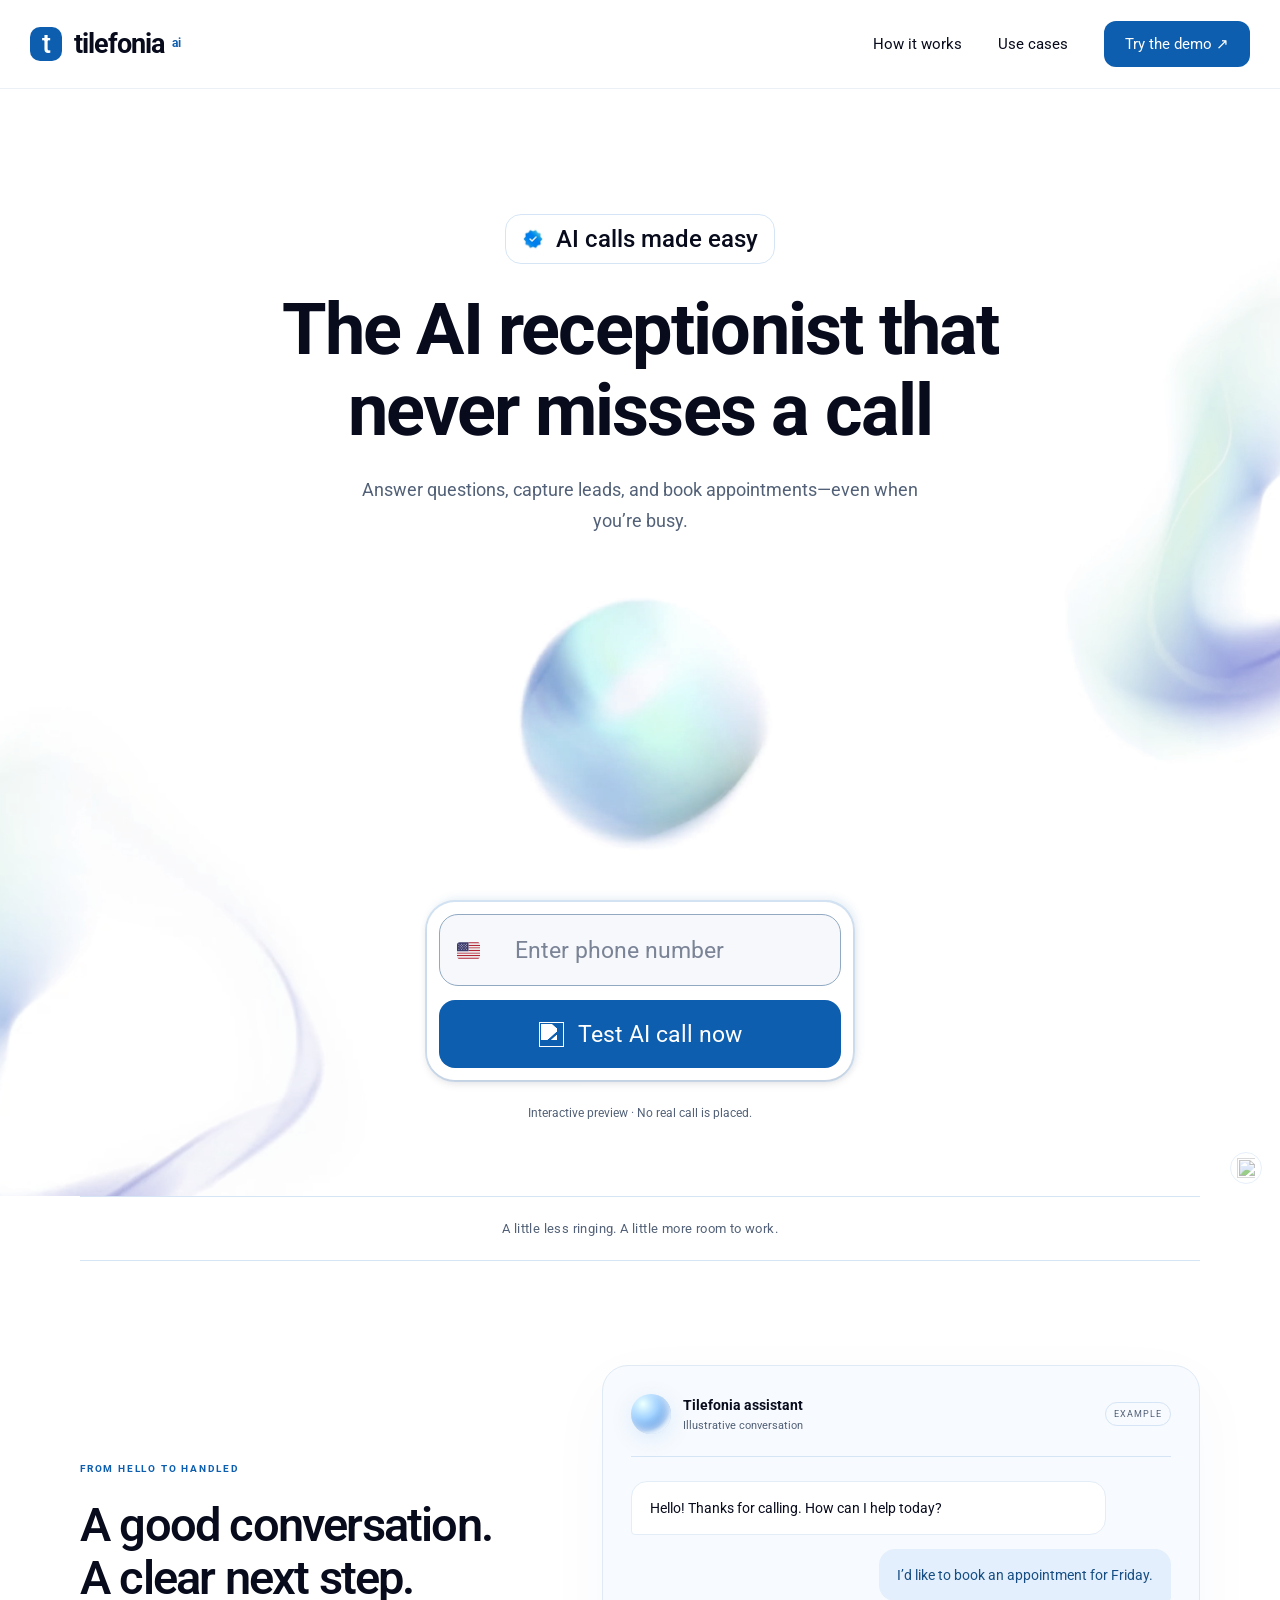
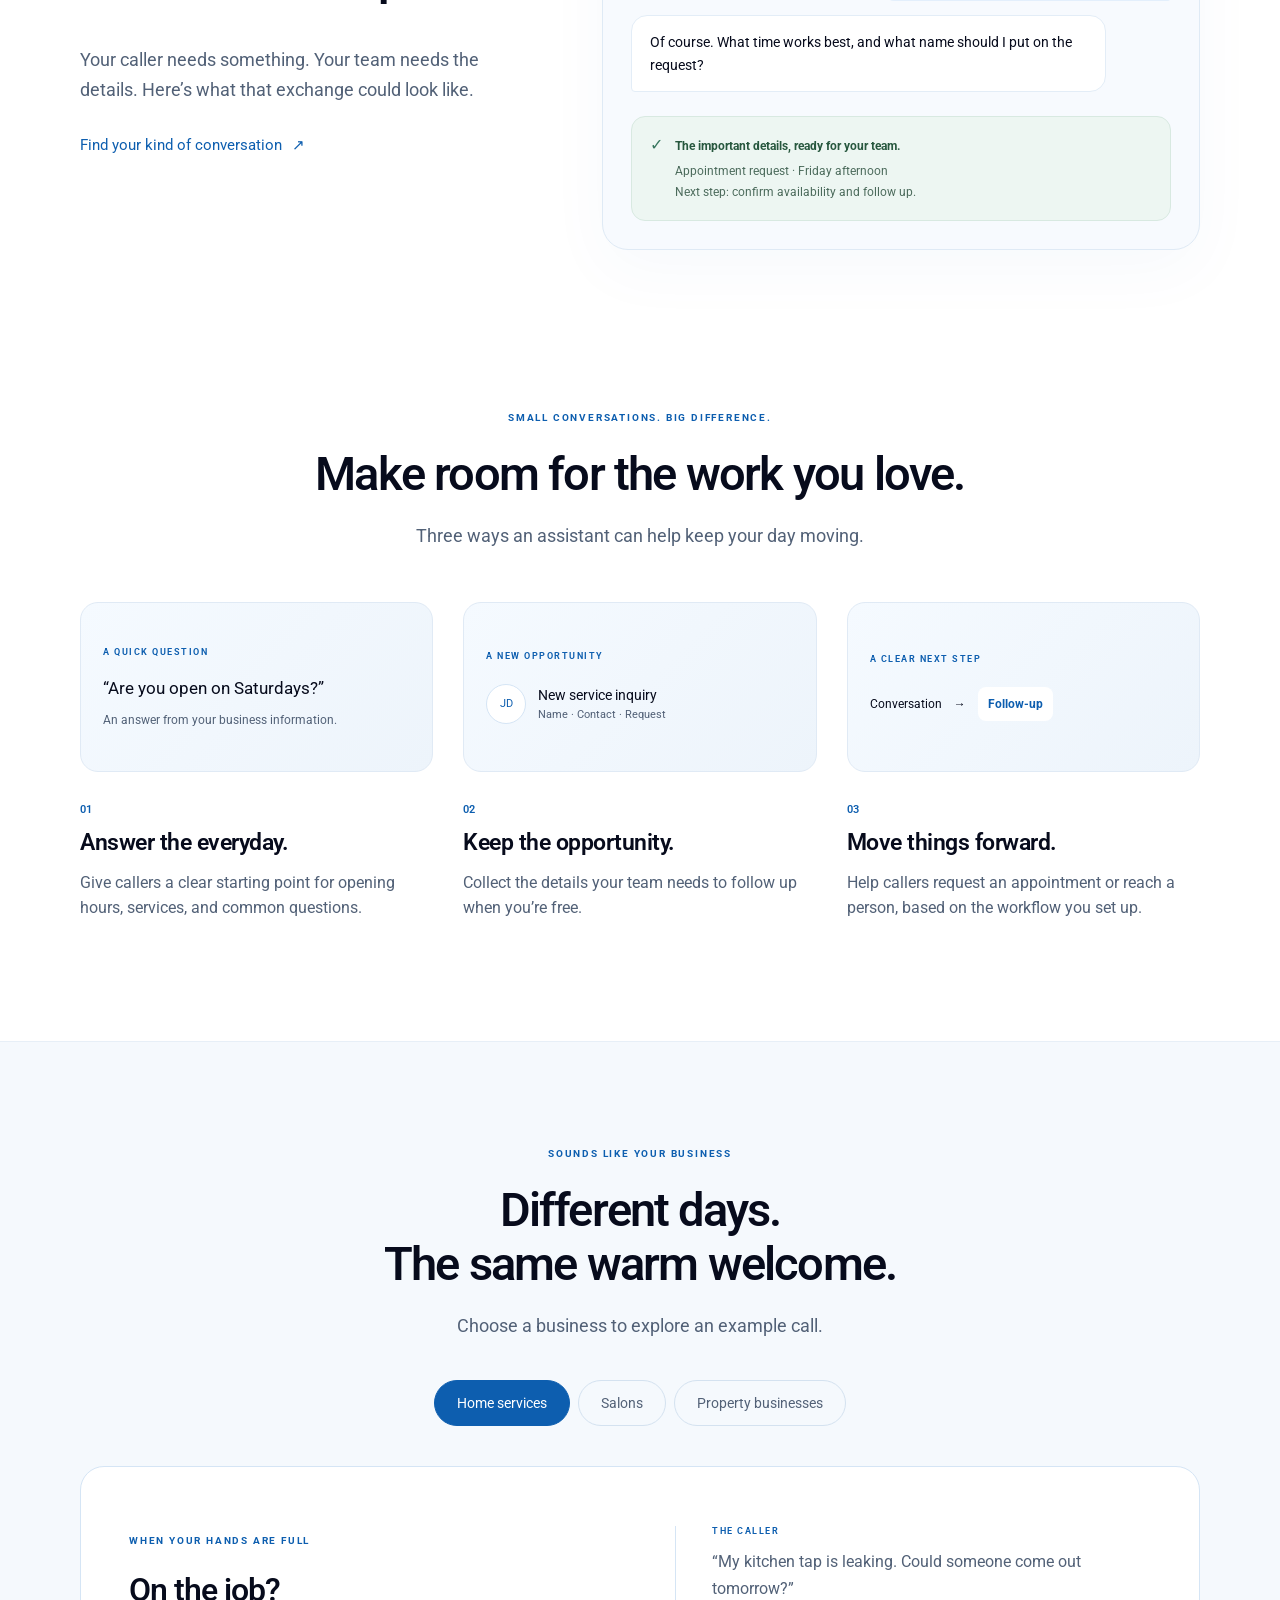
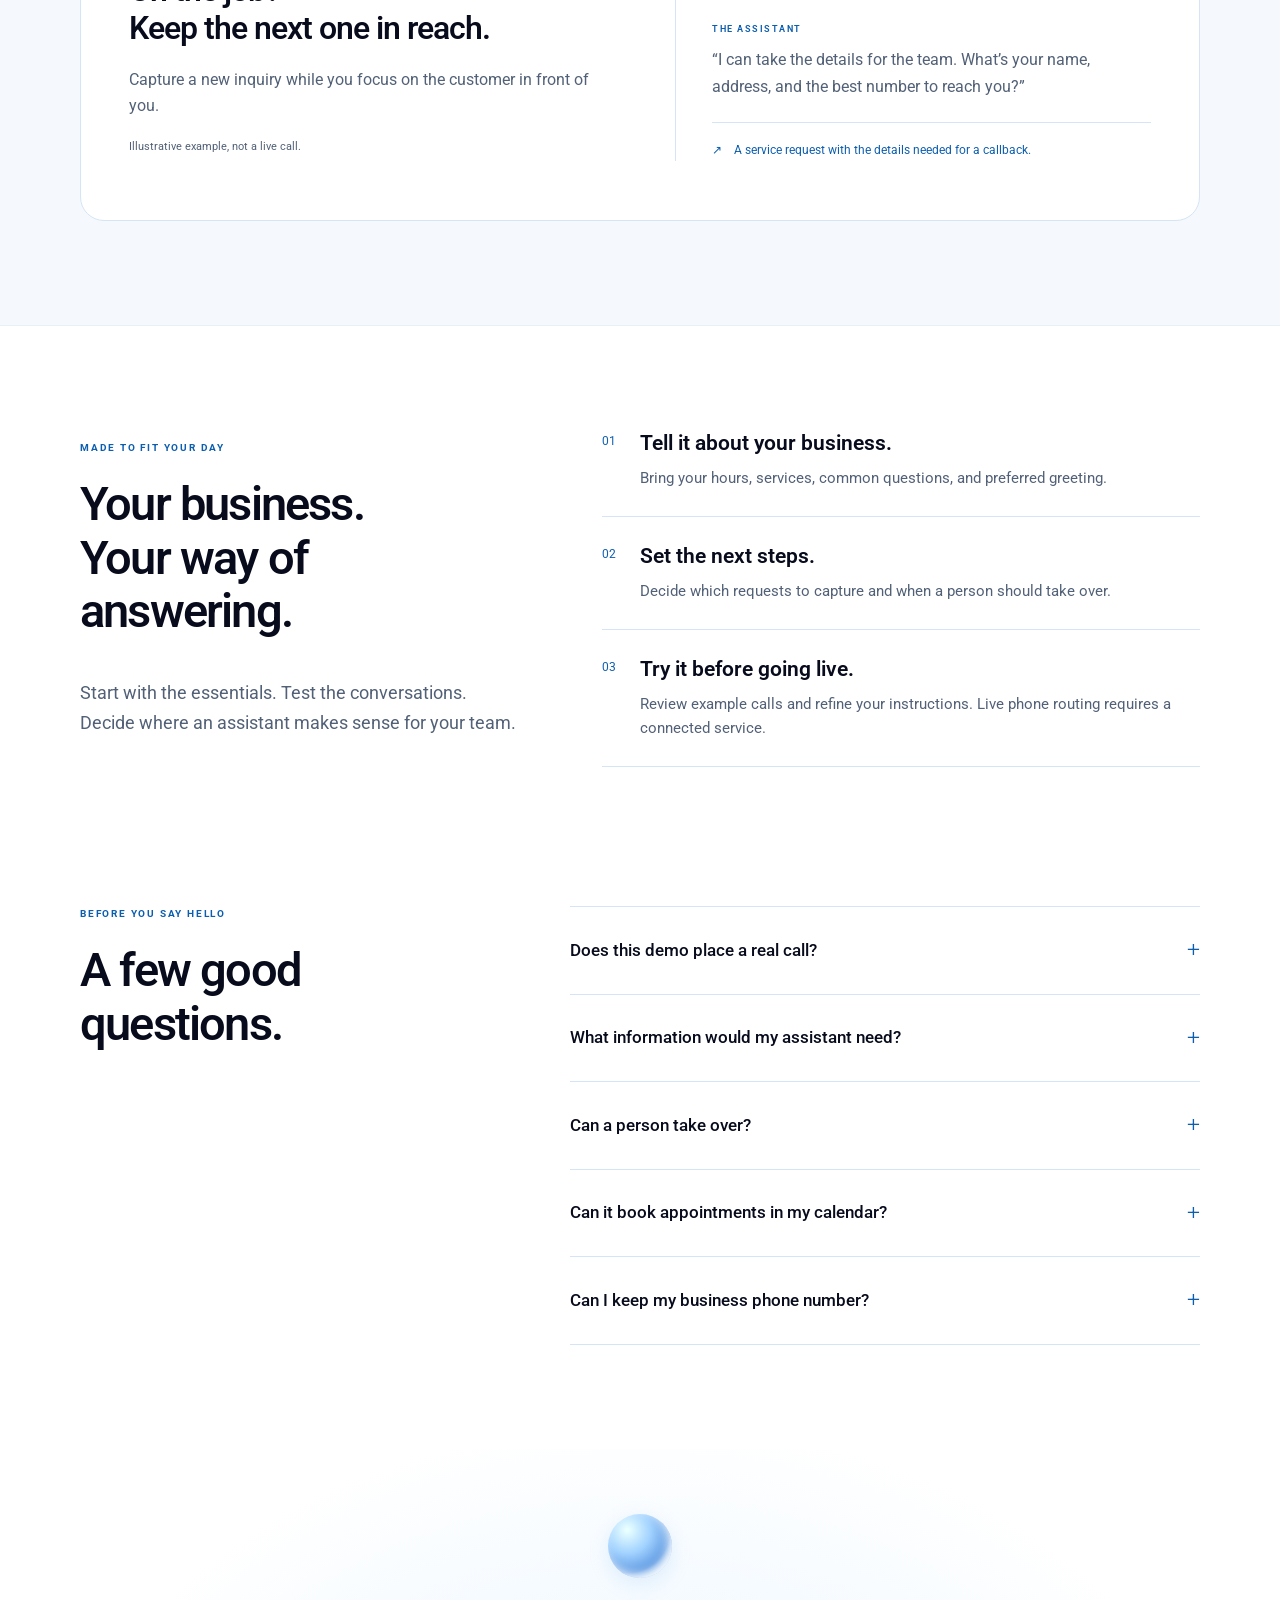
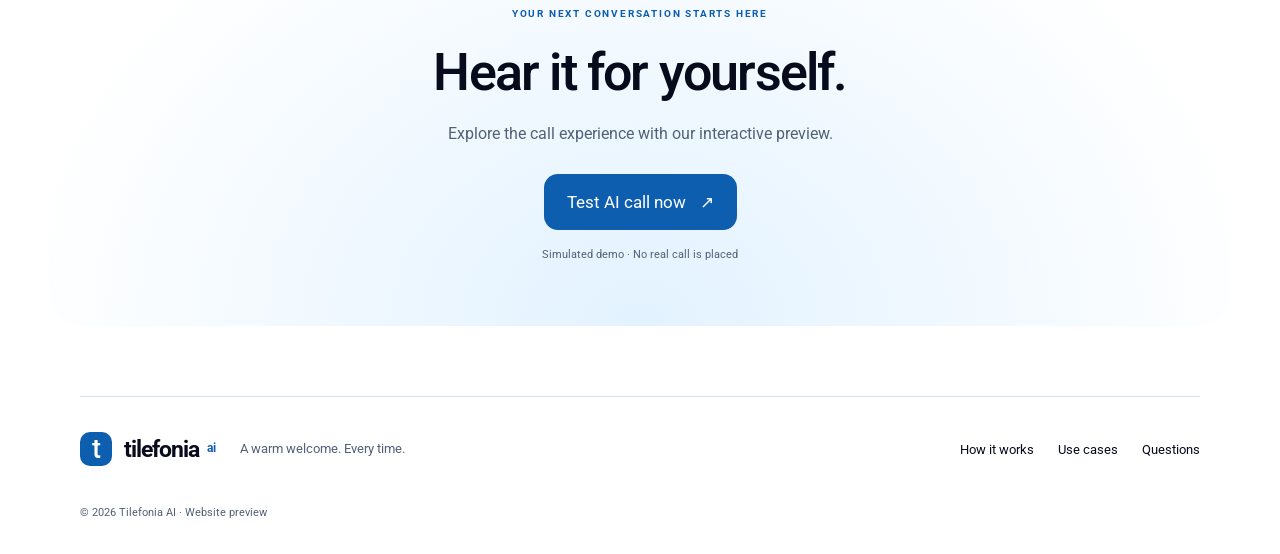
==== commit 53a74716: "Prepare persistent dental demo with live metrics and voice selection" ====
--- a/backend/app/templates/landing-assets/fonio/index.html
+++ b/backend/app/templates/landing-assets/fonio/index.html
@@ -1,14 +1,11 @@
 <!doctype html>
-<html lang="en"><head><meta charset="utf-8"><meta name="viewport" content="width=device-width,initial-scale=1"><meta name="description" content="AI calls made easy. Discover fonio’s AI phone assistant."><meta name="theme-color" content="#0D5EAF"><title>fonio.ai — AI calls made easy</title><link rel="icon" href="assets/verified_badge.webp"><link rel="preload" href="assets/Roboto-Variable.woff2" as="font" type="font/woff2" crossorigin><link rel="stylesheet" href="styles.css"><script src="assets/libphonenumber-max.js" defer></script><script src="app.js" defer></script></head>
-<body><a class="skip" href="#main">Skip to content</a><header class="site-header"><div class="header-inner"><a class="wordmark" href="#" aria-label="fonio.ai home"><img src="assets/logo.webp" alt="fonio.ai" class="" ></a><button class="mobile-toggle" aria-expanded="false" aria-controls="navigation" aria-label="Open navigation"><img class="icon" src="assets/list.svg" alt="" aria-hidden="true"></button><nav id="navigation" aria-label="Main navigation"><details class="nav-menu"><summary>Products<img class="icon" src="assets/chevron-down.svg" alt="" aria-hidden="true"></summary><div class="dropdown"><div><h3>Products</h3><a class="" href="https://www.fonio.ai/en/">AI Phone Assistant</a><a class="" href="https://www.fonio.ai/en/whatsapp/ai-chatbot">AI WhatsApp Bot</a><a class="" href="https://www.fonio.ai/en/webchat/ai-chatbot">AI Chatbot</a></div><span class="coming">AI Email Assistant <small>Coming soon</small></span><span class="coming">AI Phone System (PBX) <small>Coming soon</small></span></div></details><details class="nav-menu"><summary>Solutions<img class="icon" src="assets/chevron-down.svg" alt="" aria-hidden="true"></summary><div class="dropdown"><div><h3>Use Cases</h3><a class="" href="https://www.fonio.ai/en/use-cases/ki-supportmitarbeiter">AI Support Agent</a><a class="" href="https://www.fonio.ai/en/use-cases/appointments-faqs">Appointment Scheduling & FAQ</a><a class="" href="https://www.fonio.ai/en/use-cases/ki-sekretar">AI Secretary</a><a class="" href="https://www.fonio.ai/en/use-cases/ki-anrufbeantworter">AI Answering Machine</a><a class="" href="https://www.fonio.ai/en/use-cases/ki-aussendienstassistent">AI Field Service Assistant</a></div><div><h3>Industries</h3><a class="" href="https://www.fonio.ai/en/ai-phone-assistant/ai-phone-assistant-hotels">Hotels</a><a class="" href="https://www.fonio.ai/en/ai-phone-assistant/ai-phone-assistant-self-employed">Self-Employed People</a><a class="" href="https://www.fonio.ai/en/ai-phone-assistant/ai-phone-assistant-businesses">Company</a><a class="" href="https://www.fonio.ai/en/ai-phone-assistant/ai-phone-assistant-authorities">Government Agencies</a><a class="" href="https://www.fonio.ai/en/ai-phone-assistant/ai-phone-assistant-tradespeople">Tradespeople</a><a class="" href="https://www.fonio.ai/en/ai-phone-assistant/ai-phone-assistant-property-management">Property Management</a><a class="" href="https://www.fonio.ai/en/ai-phone-assistant/ai-phone-assistant-car-dealerships">Car dealerships</a><a class="" href="https://www.fonio.ai/en/ai-phone-assistant/ai-phone-assistant-auto-repair-shops">Auto Repair Shop</a></div></div></details><details class="nav-menu"><summary>Resources<img class="icon" src="assets/chevron-down.svg" alt="" aria-hidden="true"></summary><div class="dropdown"><div><h3>Knowledge</h3><a class="" href="https://www.fonio.ai/en/blog-tags/blog">Blog</a><a class="" href="https://www.fonio.ai/en/webinars">Webinars</a><a class="" href="https://fonio.info/">Help Center</a><a class="" href="https://www.fonio.ai/en/changelog">Changelog</a></div><div><h3>Company</h3><a class="" href="https://www.fonio.ai/en/careers">Careers · Hiring</a><a class="" href="https://www.fonio.ai/en/press">Press</a><a class="" href="https://www.fonio.ai/en/contact">Contact</a></div><div><h3>Featured</h3><a class="" href="https://www.fonio.ai/en/careers">We’re hiring — Join our team</a></div></div></details><a class="" href="https://www.fonio.ai/en/partner-program">Become a partner</a><a class="" href="#stories">Customer Stories</a><a class="" href="https://www.fonio.ai/en/pricing">Pricing</a><div class="mobile-actions"><a class="button outline" href="https://www.fonio.ai/en/demo/">Book a demo</a><a class="button primary" href="https://app.fonio.ai/register">Sign up now</a></div></nav><div class="header-actions"><div class="language"><details class="nav-menu"><summary><img src="assets/us.svg" alt="English (United States)" class="flag" ><img class="icon" src="assets/chevron-down.svg" alt="" aria-hidden="true"></summary><div class="dropdown"><a class="" href="https://www.fonio.ai/en/">English</a><a class="" href="https://www.fonio.ai/fr/">Français</a><a class="" href="https://www.fonio.ai/de/">Deutsch</a><a class="" href="https://www.fonio.ai/es/">Español</a><a class="" href="https://www.fonio.ai/nl/">Nederlands</a><a class="" href="https://www.fonio.ai/pt-br/">Português (BR)</a><a class="" href="https://www.fonio.ai/pl/">Polski</a><a class="" href="https://www.fonio.ai/it/">Italiano</a></div></details></div><a class="button outline" href="https://www.fonio.ai/en/demo/">Book a demo</a><a class="button primary" href="https://app.fonio.ai/register">Sign up now</a></div></div></header>
-<main id="main"><section class="hero" aria-labelledby="hero-title"><div class="hero-art" aria-hidden="true"><video class="ribbon ribbon-left" muted loop playsinline preload="metadata" poster="assets/hero-bg-1.png" src="assets/hero-bg-1.mp4"></video><video class="ribbon ribbon-right" muted loop playsinline preload="metadata" poster="assets/hero-bg-2.png" src="assets/hero-bg-2.mp4"></video></div><div class="hero-content"><div class="badge"><img src="assets/verified_badge.webp" alt="" class="" >AI calls made easy</div><h1 id="hero-title">The AI receptionist that<br>never misses a call</h1><video class="sphere" aria-hidden="true" muted loop playsinline preload="auto" poster="assets/hero-sphere.png" src="assets/hero-sphere.mp4"></video><form class="phone-card" id="phone-demo" novalidate><div class="phone-field"><div class="country-control"><img src="assets/us.svg" alt="" class="country-flag" ><label class="sr-only" for="country">Country and dialing code</label><select id="country" name="country"><option value="US">United States (+1)</option><option value="GB">United Kingdom (+44)</option><option value="AT">Austria (+43)</option><option value="BR">Brazil (+55)</option><option value="FR">France (+33)</option><option value="DE">Germany (+49)</option><option value="IT">Italy (+39)</option><option value="NL">Netherlands (+31)</option><option value="PL">Poland (+48)</option><option value="ES">Spain (+34)</option><option value="CH">Switzerland (+41)</option></select><img class="icon" src="assets/chevron-down.svg" alt="" aria-hidden="true"></div><label class="sr-only" for="phone">Phone number</label><input id="phone" name="phone" type="tel" inputmode="tel" autocomplete="tel-national" placeholder="Enter phone number" aria-describedby="phone-error simulation-note" required></div><p id="phone-error" class="phone-error" aria-live="polite"></p><button type="submit" class="button primary test-call"><img class="icon" src="assets/telephone-fill.svg" alt="" aria-hidden="true">Test AI call now</button></form><a class="demo-link" href="https://www.fonio.ai/en/demo/">Book a demo <img class="icon" src="assets/arrow-up-right.svg" alt="" aria-hidden="true"></a><div class="social-proof"><div class="avatars"><img src="assets/clients-badge-avatar-3.webp" alt="" class="" ><img src="assets/clients-badge-avatar-2.webp" alt="" class="" ><img src="assets/clients-badge-avatar-1.webp" alt="" class="" ></div><div class="review-copy"><strong>10,000+ Customers</strong><div class="ratings"><b>Excellent</b><span>4.4 out of 5</span><a class="trustpilot" href="https://www.trustpilot.com/review/fonio.ai"><img class="icon" src="assets/star-fill.svg" alt="" aria-hidden="true"><span>Trustpilot</span></a><a class="google" href="https://g.page/r/CeaU8FRpkPaqEBM/review"><img src="assets/google.svg" alt="" class="" loading=lazy><b>Google</b></a></div></div></div></div><div class="customer-logos" tabindex="0" role="region" aria-label="Customers — scroll for more logos"><img src="assets/efc12fd4.webp" alt="Volkswagen" class="" loading=lazy><img src="assets/013a5605.webp" alt="Magnum" class="" loading=lazy><img src="assets/39075a43.webp" alt="TK Elevator" class="" loading=lazy><img src="assets/4350e3ec.webp" alt="MAHLE" class="" loading=lazy><img src="assets/ae911841.webp" alt="YorPower" class="" loading=lazy><img src="assets/a1a16bb8.webp" alt="Holcim" class="" loading=lazy></div><button class="motion-toggle" aria-pressed="false" aria-label="Pause decorative animation"><img class="icon" src="assets/pause-fill.svg" alt="" aria-hidden="true"></button></section>
-<section class="section tour" id="tour"><div class="section-heading"><h2>Watch platform tour</h2><span>100 seconds</span></div><video id="platform-video" controls playsinline preload="none" poster="assets/tour-poster.png"><source src="https://vz-d147839d-5f8.b-cdn.net/115c70bf-b4e9-4c7d-afde-2d6d92859b84/play_1080p.mp4" type="video/mp4"></video><p class="video-status" role="status"></p><div class="center-actions"><a class="button primary" href="https://app.fonio.ai/register">Start now</a><a class="button outline" href="https://www.fonio.ai/en/demo/">Book a demo</a></div></section>
-<section class="section" id="reviews"><div class="section-heading"><h2>Customer reviews</h2><div class="review-controls"><button class="button outline" id="previous-review" aria-label="Previous testimonial">Previous</button><button class="button outline" id="next-review" aria-label="Next testimonial">Next</button></div></div><div class="reviews-track"><article class="review-card"><div class="stars" aria-label="5 out of 5 stars"><img class="icon" src="assets/star-fill.svg" alt="" aria-hidden="true"><img class="icon" src="assets/star-fill.svg" alt="" aria-hidden="true"><img class="icon" src="assets/star-fill.svg" alt="" aria-hidden="true"><img class="icon" src="assets/star-fill.svg" alt="" aria-hidden="true"><img class="icon" src="assets/star-fill.svg" alt="" aria-hidden="true"></div><blockquote>“Our front desk used to miss calls constantly during patient hours. Since switching to fonio, every call is answered 24/7, appointments are booked automatically, and our staff can actually focus on patients in the room.”</blockquote><div class="review-person"><img src="assets/35fcfc98.webp" alt="Dr. Amanda Reyes" class="" loading=lazy><div><b>Dr. Amanda Reyes</b><small>Family Medicine Practice</small></div></div></article><article class="review-card"><div class="stars" aria-label="5 out of 5 stars"><img class="icon" src="assets/star-fill.svg" alt="" aria-hidden="true"><img class="icon" src="assets/star-fill.svg" alt="" aria-hidden="true"><img class="icon" src="assets/star-fill.svg" alt="" aria-hidden="true"><img class="icon" src="assets/star-fill.svg" alt="" aria-hidden="true"><img class="icon" src="assets/star-fill.svg" alt="" aria-hidden="true"></div><blockquote>“I used to lose jobs because I couldn&#x27;t answer the phone on a job site. fonio handles every inbound call, qualifies the lead, and texts me a summary. I&#x27;ve closed three new clients this month I would have missed.”</blockquote><div class="review-person"><img src="assets/bcdad4ea.webp" alt="Mike Donovan" class="" loading=lazy><div><b>Mike Donovan</b><small>Owner, Plumbing &amp; Drain Services</small></div></div></article><article class="review-card"><div class="stars" aria-label="4 out of 5 stars"><img class="icon" src="assets/star-fill.svg" alt="" aria-hidden="true"><img class="icon" src="assets/star-fill.svg" alt="" aria-hidden="true"><img class="icon" src="assets/star-fill.svg" alt="" aria-hidden="true"><img class="icon" src="assets/star-fill.svg" alt="" aria-hidden="true"></div><blockquote>“My front desk was overwhelmed with booking calls. I set up fonio in less than 20 minutes and now it handles all appointment scheduling while my team focuses on clients. No more voicemails, no more missed bookings.”</blockquote><div class="review-person"><img src="assets/f93d2481.webp" alt="Jasmine Torres" class="" loading=lazy><div><b>Jasmine Torres</b><small>Owner, Day Spa</small></div></div></article><article class="review-card"><div class="stars" aria-label="5 out of 5 stars"><img class="icon" src="assets/star-fill.svg" alt="" aria-hidden="true"><img class="icon" src="assets/star-fill.svg" alt="" aria-hidden="true"><img class="icon" src="assets/star-fill.svg" alt="" aria-hidden="true"><img class="icon" src="assets/star-fill.svg" alt="" aria-hidden="true"><img class="icon" src="assets/star-fill.svg" alt="" aria-hidden="true"></div><blockquote>“I&#x27;m a one-person agency and I can&#x27;t always pick up. fonio qualifies every caller, captures their details, and books showings directly into my calendar. It&#x27;s like having a full-time receptionist at a fraction of the cost.”</blockquote><div class="review-person"><img src="assets/5d4e18e7.webp" alt="Brian Callahan" class="" loading=lazy><div><b>Brian Callahan</b><small>Independent Realtor</small></div></div></article></div></section>
-<section class="section setup" id="setup"><h2>Your assistant, ready to test in 30 seconds</h2><p class="section-intro">Anyone can get fonio up and running—no coding skills required.</p><div class="three-grid"><article class="step"><img src="assets/ebb38612.webp" alt="Create AI phone assistants" class="step-image" loading=lazy><span class="step-number">01</span><h3>Create AI phone assistants</h3><p>Select voice, language, and a welcome message.</p></article><article class="step"><img src="assets/6fb0668b.webp" alt="Define in-call behavior and post-processing" class="step-image" loading=lazy><span class="step-number">02</span><h3>Define in-call behavior and post-processing</h3><p>Set up different call handling and choose how you want to receive the transcripts.</p></article><article class="step"><img src="assets/c0fab8e4.webp" alt="Let the AI take your phone calls" class="step-image" loading=lazy><span class="step-number">03</span><h3>Let the AI take your phone calls</h3><p>The AI will be linked to a fonio phone number or your own phone system.</p></article></div></section>
-<section class="section use-cases" id="use-cases"><div><h2>Use cases</h2><p class="section-intro">Our AI phone assistant adapts flexibly to your needs and seamlessly integrates with systems like calendar tools and CRMs. Automated calls that make sense!</p><a class="button primary" href="https://app.fonio.ai/register">Sign up now</a></div><div class="case-grid"><article class="case"><img class="icon" src="assets/building.svg" alt="" aria-hidden="true"><h3><a class="" href="https://www.fonio.ai/en/use-cases/ki-sekretar">Office</a></h3><p>The AI assistant takes incoming calls and forwards them to the appropriate contact person as needed.</p></article><article class="case"><img class="icon" src="assets/headset.svg" alt="" aria-hidden="true"><h3><a class="" href="https://www.fonio.ai/en/use-cases/ki-supportmitarbeiter">Customer service</a></h3><p>Let our AI handle your customers&#x27; inquiries around the clock. With our platform, you can precisely define how the AI behaves—even for special cases.</p></article><article class="case"><img class="icon" src="assets/calendar-check.svg" alt="" aria-hidden="true"><h3><a class="" href="https://www.fonio.ai/en/use-cases/appointments-faqs">Appointment scheduling</a></h3><p>Our AI can schedule appointments during the conversation.</p></article><article class="case"><img class="icon" src="assets/chat-text.svg" alt="" aria-hidden="true"><h3><a class="" href="https://www.fonio.ai/en/use-cases/ki-supportmitarbeiter">Order processing</a></h3><p>We offer fast service with 24/7 automated request processing.</p></article><article class="case"><img class="icon" src="assets/file-text.svg" alt="" aria-hidden="true"><h3>Transcription</h3><p>Our AI collects your customers&#x27; inquiries, transcribes them, and sends them to you via email if you&#x27;re unavailable.</p></article><article class="case more-options"><h3>100+ more options</h3><a class="" href="https://www.fonio.ai/en/setups">Explore use cases <img class="icon" src="assets/arrow-up-right.svg" alt="" aria-hidden="true"></a></article></div></section>
-<section class="section integrations" id="integrations"><div><h2>Integrations</h2><p class="section-intro">Our AI phone assistant can be integrated into internal systems like CRMs, calendar tools, and databases via native integrations or API interfaces to accurately capture and retrieve data.</p></div><img src="assets/a62811c2.webp" alt="Integrations including Slack, Salesforce, HubSpot, Calendly, Trello and Notion" class="" loading=lazy></section>
-<section class="section" id="stories"><div class="section-heading"><h2>Here's how others use fonio</h2><a class="text-link" href="https://www.fonio.ai/en/case-studies/">All customer stories <img class="icon" src="assets/arrow-up-right.svg" alt="" aria-hidden="true"></a></div><div class="three-grid"><a class="story-card" href="https://www.fonio.ai/en/case-studies/graham-kinnear/"><img src="assets/35bab7a0.svg" alt="Property &amp; Surveying" class="" loading=lazy><small>Property & Surveying</small><h3>How Graham Kinnear reduced their callback burden with fonio.ai</h3><span>Read more <img class="icon" src="assets/arrow-up-right.svg" alt="" aria-hidden="true"></span></a><a class="story-card" href="https://www.fonio.ai/en/case-studies/lim-management-gmbh/"><img src="assets/c8e9f5d6.webp" alt="Property managers" class="" loading=lazy><small>Property managers</small><h3>24/7 availability: LIM&#x27;s calls and emails are automatically directed to the right person</h3><span>Read more <img class="icon" src="assets/arrow-up-right.svg" alt="" aria-hidden="true"></span></a><a class="story-card" href="https://www.fonio.ai/en/case-studies/spitta/"><img src="assets/4fc38403.webp" alt="Dentistry" class="" loading=lazy><small>Dentistry</small><h3>How Spitta handles 9,000 support calls a month and stays reachable 24/7 thanks to fonio.ai</h3><span>Read more <img class="icon" src="assets/arrow-up-right.svg" alt="" aria-hidden="true"></span></a></div></section>
-<section class="section faq" id="faq"><h2>Frequently Asked Questions</h2><div class="faq-list"><details class="faq-item"><summary>Are you really the best AI phone assistant?<img class="icon" src="assets/chevron-down.svg" alt="" aria-hidden="true"></summary><div><p>Here are our customers’ reviews:</p><a class="" href="https://omr.com/de/reviews/product/fonio-ai">OMR</a> · <a class="" href="https://www.capterra.com/p/10025797/fonio-ai/reviews/">Capterra</a> · <a class="" href="https://www.trustpilot.com/review/fonio.ai">Trustpilot</a> · <a class="" href="https://g.page/r/CeaU8FRpkPaqEBM/review">Google Reviews</a></div></details><details class="faq-item"><summary>Where is the data stored?<img class="icon" src="assets/chevron-down.svg" alt="" aria-hidden="true"></summary><div><p>Our servers are located in Nuremberg, Germany. Our company headquarters is located in Austria.</p></div></details><details class="faq-item"><summary>Where and how is Fonio developed?<img class="icon" src="assets/chevron-down.svg" alt="" aria-hidden="true"></summary><div><p>We are one of the few providers of AI phone assistants in Europe that develops its own orchestration layer. This allows us to ensure that all data remains with us. That&#x27;s what makes fonio special, since most other providers typically white-label U.S. services.</p></div></details><details class="faq-item"><summary>How quickly can I get the phone assistant up and running?<img class="icon" src="assets/chevron-down.svg" alt="" aria-hidden="true"></summary><div><p>The implementation time depends on the effort required to integrate the system into your existing systems. The AI can be set up in just a few minutes and is ready for use right away.</p></div></details><details class="faq-item"><summary>What if the AI makes mistakes?<img class="icon" src="assets/chevron-down.svg" alt="" aria-hidden="true"></summary><div><p>Our AI makes decisions based on existing data, which virtually eliminates errors. If the AI is still unable to resolve a situation, it can schedule a callback or transfer the call to a human agent, if desired.</p></div></details></div></section>
-<section class="section closing"><h2>Scalable call management with fonio</h2><p>Try fonio.ai and see how our AI phone assistant automates your calls to reduce strain on your team – it's simple, efficient, and around the clock.</p><a class="button primary" href="https://app.fonio.ai/register">Create your own AI now</a></section></main>
-<footer class="section footer"><div class="footer-main"><div class="footer-brand"><a href="#" class="wordmark"><img src="assets/logo.webp" alt="fonio.ai" class="" loading=lazy></a><p>AI calls made easy</p><a class="" href="mailto:info@fonio.ai">info@fonio.ai</a><a class="" href="tel:+443309121277">+44 33 0912 1277</a><a class="" href="tel:+12166778433">+1 216 677 8433</a></div><div><h3>Navigation</h3><a class="" href="#reviews">Testimonials</a><a class="" href="https://www.fonio.ai/en/pricing">Pricing</a><a class="" href="https://www.fonio.ai/en/setups">Setups</a></div><div><h3>About fonio</h3><a class="" href="https://www.fonio.ai/en/careers">Careers · Hiring</a><a class="" href="https://www.fonio.ai/en/press">Press</a><a class="" href="https://www.fonio.ai/en/contact">Contact</a></div><div><h3>Resources</h3><a class="" href="https://www.fonio.ai/en/blog-tags/blog">Blog</a><a class="" href="https://www.fonio.ai/en/webinars">Webinars</a><a class="" href="https://fonio.info/">Help Center</a><a class="" href="https://www.fonio.ai/en/changelog">Changelog</a></div></div><div class="footer-bottom"><span>© All rights reserved. fonio.ai 2026</span><div><a class="" href="https://www.fonio.ai/en/imprint">Imprint</a><a class="" href="https://www.fonio.ai/en/privacy-policy">Data protection</a><span>GDPR compliant</span><span>EU AI Act compliant</span></div></div><p class="prototype-note" id="simulation-note">Local replica · Phone demos are simulated. No calls are placed, and phone numbers are not stored or sent.</p></footer>
-<dialog id="simulation" aria-labelledby="simulation-title"><form method="dialog"><button class="close-dialog" aria-label="Close demo"><img class="icon" src="assets/x-lg.svg" alt="" aria-hidden="true"></button></form><div class="dialog-icon"><img class="icon" src="assets/telephone-fill.svg" alt="" aria-hidden="true"></div><p class="eyebrow">SIMULATED DEMO</p><h2 id="simulation-title">Your AI receptionist is ready.</h2><p>This is a local preview. No phone call has been placed and your number has not been sent or saved.</p><div class="sample-conversation"><p><b>AI receptionist</b>Hello! Thank you for calling. How can I help you today?</p><p><b>Caller</b>I’d like to book an appointment.</p><p><b>AI receptionist</b>Of course. What day works best for you?</p></div><button class="button primary" id="finish-demo">Finish demo</button></dialog></body></html>+<html lang="en"><head><meta charset="utf-8"><meta name="viewport" content="width=device-width,initial-scale=1"><meta name="description" content="Meet Tilefonia AI. Explore a more thoughtful way to answer business calls."><meta name="theme-color" content="#0D5EAF"><title>Tilefonia AI — Every call, a new possibility</title><link rel="icon" href="assets/verified_badge.webp"><link rel="preload" href="assets/Roboto-Variable.woff2" as="font" type="font/woff2" crossorigin><link rel="stylesheet" href="styles.css"><link rel="stylesheet" href="sections.css?v=tilefonia-1"><script src="assets/libphonenumber-max.js" defer></script><script src="app.js?v=tilefonia-1" defer></script></head>
+<body><a class="skip" href="#main">Skip to content</a>
+<header class="site-header"><div class="header-inner"><a class="brand" href="#" aria-label="Tilefonia AI home"><span class="brand-symbol" aria-hidden="true">t</span>tilefonia<span class="brand-ai">ai</span></a><button class="mobile-toggle" aria-expanded="false" aria-controls="navigation" aria-label="Open navigation"><img class="icon" src="assets/list.svg" alt=""></button><nav id="navigation" aria-label="Main navigation"><a href="#how-it-works">How it works</a><a href="#use-cases">Use cases</a><a class="button primary" href="#phone-demo">Try the demo ↗</a></nav></div></header><main id="main"><section class="hero" aria-labelledby="hero-title"><div class="hero-art" aria-hidden="true"><video class="ribbon ribbon-left" muted loop playsinline preload="metadata" poster="assets/hero-bg-1.png" src="assets/hero-bg-1.mp4"></video><video class="ribbon ribbon-right" muted loop playsinline preload="metadata" poster="assets/hero-bg-2.png" src="assets/hero-bg-2.mp4"></video></div><div class="hero-content"><div class="badge"><img src="assets/verified_badge.webp" alt="" class="" >AI calls made easy</div><h1 id="hero-title">The AI receptionist that<br>never misses a call</h1><p class="hero-description">Answer questions, capture leads, and book appointments—even when you’re busy.</p><video class="sphere" aria-hidden="true" muted loop playsinline preload="auto" poster="assets/hero-sphere.png" src="assets/hero-sphere.mp4"></video><form class="phone-card" id="phone-demo" novalidate><div class="phone-field"><div class="country-control"><img src="assets/us.svg" alt="" class="country-flag" ><label class="sr-only" for="country">Country and dialing code</label><select id="country" name="country"><option value="US">United States (+1)</option><option value="GB">United Kingdom (+44)</option><option value="AT">Austria (+43)</option><option value="BR">Brazil (+55)</option><option value="FR">France (+33)</option><option value="DE">Germany (+49)</option><option value="IT">Italy (+39)</option><option value="NL">Netherlands (+31)</option><option value="PL">Poland (+48)</option><option value="ES">Spain (+34)</option><option value="CH">Switzerland (+41)</option></select><img class="icon" src="assets/chevron-down.svg" alt="" aria-hidden="true"></div><label class="sr-only" for="phone">Phone number</label><input id="phone" name="phone" type="tel" inputmode="tel" autocomplete="tel-national" placeholder="Enter phone number" aria-describedby="phone-error simulation-note" required></div><p id="phone-error" class="phone-error" aria-live="polite"></p><button type="submit" class="button primary test-call"><img class="icon" src="assets/telephone-fill.svg" alt="" aria-hidden="true">Test AI call now</button></form><p class="preview-note" id="simulation-note">Interactive preview · No real call is placed.</p></div><button class="motion-toggle" aria-pressed="false" aria-label="Pause decorative animation"><img class="icon" src="assets/pause-fill.svg" alt="" aria-hidden="true"></button></section>
+
+<div class="section-divider"><span>A little less ringing. A little more room to work.</span></div>
+<section class="new-section conversation-section" id="how-it-works"><div class="section-copy"><p class="section-label">FROM HELLO TO HANDLED</p><h2>A good conversation.<br>A clear next step.</h2><p>Your caller needs something. Your team needs the details. Here’s what that exchange could look like.</p><a class="text-link" href="#use-cases">Find your kind of conversation <span aria-hidden="true">↗</span></a></div><div class="conversation-demo"><div class="conversation-header"><span class="small-orb" aria-hidden="true"></span><div><strong>Tilefonia assistant</strong><small>Illustrative conversation</small></div><span class="example-pill">EXAMPLE</span></div><div class="messages"><p class="message assistant">Hello! Thanks for calling. How can I help today?</p><p class="message caller">I’d like to book an appointment for Friday.</p><p class="message assistant">Of course. What time works best, and what name should I put on the request?</p></div><div class="call-summary"><span class="summary-check" aria-hidden="true">✓</span><div><strong>The important details, ready for your team.</strong><p>Appointment request · Friday afternoon<br>Next step: confirm availability and follow up.</p></div></div></div></section>
+<section class="new-section outcomes"><div class="center-heading"><p class="section-label">SMALL CONVERSATIONS. BIG DIFFERENCE.</p><h2>Make room for the work you love.</h2><p>Three ways an assistant can help keep your day moving.</p></div><div class="outcome-grid"><article><div class="mini-preview"><span class="mini-label">A QUICK QUESTION</span><p>“Are you open on Saturdays?”</p><span class="answer-line">An answer from your business information.</span></div><span class="number">01</span><h3>Answer the everyday.</h3><p>Give callers a clear starting point for opening hours, services, and common questions.</p></article><article><div class="mini-preview"><span class="mini-label">A NEW OPPORTUNITY</span><div class="lead-line"><span class="initials">JD</span><span>New service inquiry<small>Name · Contact · Request</small></span></div></div><span class="number">02</span><h3>Keep the opportunity.</h3><p>Collect the details your team needs to follow up when you’re free.</p></article><article><div class="mini-preview"><span class="mini-label">A CLEAR NEXT STEP</span><div class="next-step"><span>Conversation</span><span aria-hidden="true">→</span><b>Follow-up</b></div></div><span class="number">03</span><h3>Move things forward.</h3><p>Help callers request an appointment or reach a person, based on the workflow you set up.</p></article></div></section>
+<section class="use-case-shell" id="use-cases"><div class="new-section"><div class="center-heading"><p class="section-label">SOUNDS LIKE YOUR BUSINESS</p><h2>Different days.<br>The same warm welcome.</h2><p>Choose a business to explore an example call.</p></div><div class="scenario-buttons" role="group" aria-label="Choose a business"><button type="button" aria-pressed="true" data-scenario="services">Home services</button><button type="button" aria-pressed="false" data-scenario="salons">Salons</button><button type="button" aria-pressed="false" data-scenario="property">Property businesses</button></div><div class="scenario-panel" aria-live="polite" aria-atomic="true"><div><p class="section-label" id="scenario-label">WHEN YOUR HANDS ARE FULL</p><h3 id="scenario-title">On the job?<br>Keep the next one in reach.</h3><p id="scenario-description">Capture a new inquiry while you focus on the customer in front of you.</p><span class="scenario-note">Illustrative example, not a live call.</span></div><div class="scenario-script"><span class="mini-label">THE CALLER</span><p id="scenario-caller">“My kitchen tap is leaking. Could someone come out tomorrow?”</p><span class="mini-label">THE ASSISTANT</span><p id="scenario-assistant">“I can take the details for the team. What’s your name, address, and the best number to reach you?”</p><div class="scenario-result"><span aria-hidden="true">↗</span><span id="scenario-result">A service request with the details needed for a callback.</span></div></div></div></div></section>
+<section class="new-section setup-section"><div class="section-copy"><p class="section-label">MADE TO FIT YOUR DAY</p><h2>Your business.<br>Your way of answering.</h2><p>Start with the essentials. Test the conversations. Decide where an assistant makes sense for your team.</p></div><ol class="setup-list"><li><span>01</span><div><h3>Tell it about your business.</h3><p>Bring your hours, services, common questions, and preferred greeting.</p></div></li><li><span>02</span><div><h3>Set the next steps.</h3><p>Decide which requests to capture and when a person should take over.</p></div></li><li><span>03</span><div><h3>Try it before going live.</h3><p>Review example calls and refine your instructions. Live phone routing requires a connected service.</p></div></li></ol></section>
+<section class="new-section new-faq" id="faq"><div><p class="section-label">BEFORE YOU SAY HELLO</p><h2>A few good questions.</h2></div><div class="faq-list"><details class="faq-item"><summary>Does this demo place a real call?<span aria-hidden="true">+</span></summary><div><p>No. This website currently shows an interactive simulation. The phone number is validated in your browser and is not stored or sent. A live calling service still needs to be connected.</p></div></details><details class="faq-item"><summary>What information would my assistant need?<span aria-hidden="true">+</span></summary><div><p>Start with the facts your team uses every day: business hours, services, common questions, and instructions for handling requests. Specific integrations and routing need to be configured before launch.</p></div></details><details class="faq-item"><summary>Can a person take over?<span aria-hidden="true">+</span></summary><div><p>Human handoff should be part of your call flow. This preview illustrates how requests could be captured; live transfers and callback delivery require a connected phone service.</p></div></details><details class="faq-item"><summary>Can it book appointments in my calendar?<span aria-hidden="true">+</span></summary><div><p>The examples show appointment requests. Confirmed bookings require a calendar integration and availability checks, which are not connected in this preview.</p></div></details><details class="faq-item"><summary>Can I keep my business phone number?<span aria-hidden="true">+</span></summary><div><p>That depends on your phone provider and the routing setup. Call forwarding or number connection would be confirmed before activating a live service.</p></div></details></div></section><section class="new-section final-invitation"><span class="small-orb" aria-hidden="true"></span><p class="section-label">YOUR NEXT CONVERSATION STARTS HERE</p><h2>Hear it for yourself.</h2><p>Explore the call experience with our interactive preview.</p><a class="button primary" href="#phone-demo">Test AI call now <span aria-hidden="true">↗</span></a><small>Simulated demo · No real call is placed</small></section></main><footer class="new-footer"><a class="brand" href="#" aria-label="Tilefonia AI home"><span class="brand-symbol" aria-hidden="true">t</span>tilefonia<span class="brand-ai">ai</span></a><p>A warm welcome. Every time.</p><div><a href="#how-it-works">How it works</a><a href="#use-cases">Use cases</a><a href="#faq">Questions</a></div><small>© 2026 Tilefonia AI · Website preview</small></footer><dialog id="simulation" aria-labelledby="simulation-title"><form method="dialog"><button class="close-dialog" aria-label="Close demo"><img class="icon" src="assets/x-lg.svg" alt="" aria-hidden="true"></button></form><div class="dialog-icon"><img class="icon" src="assets/telephone-fill.svg" alt="" aria-hidden="true"></div><p class="eyebrow">SIMULATED DEMO</p><h2 id="simulation-title">Your AI receptionist is ready.</h2><p>This is a local preview. No phone call has been placed and your number has not been sent or saved.</p><div class="sample-conversation"><p><b>AI receptionist</b>Hello! Thank you for calling. How can I help you today?</p><p><b>Caller</b>I’d like to book an appointment.</p><p><b>AI receptionist</b>Of course. What day works best for you?</p></div><button class="button primary" id="finish-demo">Finish demo</button></dialog></body></html>
--- a/backend/app/templates/landing-assets/fonio/sections.css
+++ b/backend/app/templates/landing-assets/fonio/sections.css
@@ -0,0 +1,5 @@
+/* Tilefonia's page shell; original hero artwork, headline and call form styles live in styles.css. */
+.brand{display:inline-flex;align-items:center;gap:5px;font-size:27px;font-weight:700;letter-spacing:-1px;white-space:nowrap}.brand-ai{font-size:12px;letter-spacing:0;color:var(--blue);align-self:flex-start;margin-top:9px;margin-left:3px}.brand-symbol{display:grid;place-items:center;width:32px;height:34px;background:var(--blue);border-radius:10px;color:white;font-size:27px;font-weight:500;margin-right:7px}.header-inner{max-width:1280px;height:88px}#navigation{flex:0 1 auto;gap:36px;font-size:15px}#navigation .button{font-size:15px;min-height:46px;border-radius:12px;padding:10px 20px}.site-header{border-color:#eaf0f6}.hero{min-height:0;padding-bottom:72px}.hero-description{font-size:18px;color:var(--muted);max-width:570px;margin:24px 24px 0;line-height:1.7}.sphere{margin-top:32px}.preview-note{font-size:12px;color:var(--muted);margin:24px 20px 0}#phone-demo{scroll-margin-top:120px}.section-divider{max-width:1120px;margin:auto;border-block:1px solid var(--border);padding:24px;text-align:center;font-size:13px;letter-spacing:.4px;color:var(--muted)}.new-section{max-width:1180px;margin:auto;padding:104px 30px}.new-section h2{font-size:clamp(34px,3.7vw,50px);font-weight:550;letter-spacing:-1.8px;line-height:1.13}.section-label{color:var(--blue);font-size:10px;font-weight:700;letter-spacing:1.8px;margin:0 0 22px}.section-copy>p:not(.section-label),.center-heading>p:not(.section-label){color:var(--muted);font-size:18px;line-height:1.7}.conversation-section,.setup-section{display:grid;grid-template-columns:minmax(0,.85fr) minmax(0,1.15fr);gap:80px;align-items:center}.section-copy .text-link{font-size:15px;margin-top:30px}.conversation-demo{border:1px solid #dfeaf5;background:#f7fafe;padding:28px;border-radius:26px;box-shadow:0 20px 65px #0d5eaf09}.conversation-header{display:flex;align-items:center;gap:12px;border-bottom:1px solid var(--border);padding-bottom:22px}.conversation-header strong{font-size:14px}.conversation-header small{display:block;font-size:11px;color:var(--muted);margin-top:5px}.small-orb{display:block;width:40px;height:40px;border-radius:50%;background:radial-gradient(circle at 30% 25%,#e9ffff 2%,#a3d3ff 35%,#609be3 65%,#d9efff 90%);box-shadow:inset -4px -4px 10px #ffffffe0,0 5px 20px #75b6ef33;flex-shrink:0}.example-pill{font-size:9px;letter-spacing:1px;margin-left:auto;border:1px solid var(--border);padding:6px 8px;border-radius:20px;color:var(--muted)}.messages{display:flex;flex-direction:column;gap:14px;padding:24px 0}.message{font-size:14px;max-width:88%;margin:0;padding:15px 18px;border-radius:16px;line-height:1.6}.message.assistant{background:white;border:1px solid #e3edf7;border-bottom-left-radius:4px}.message.caller{background:#e3effc;align-self:flex-end;border-bottom-right-radius:4px;color:#164e83}.call-summary{display:flex;gap:12px;padding:18px;background:#edf6f2;border:1px solid #d8e9e1;border-radius:14px}.summary-check{color:#36755d}.call-summary strong{font-size:12px;color:#28583f}.call-summary p{font-size:12px;color:#4c6b5c;margin:7px 0 0;line-height:1.7}.center-heading{text-align:center;max-width:750px;margin:0 auto 50px}.center-heading h2{margin-bottom:20px}.outcomes{padding-top:56px}.outcome-grid{display:grid;grid-template-columns:repeat(3,minmax(0,1fr));gap:30px}.outcome-grid h3{font-size:23px;letter-spacing:-.5px;margin:12px 0}.outcome-grid article>p{font-size:16px;color:var(--muted)}.mini-preview{min-height:170px;background:linear-gradient(135deg,#f5faff,#edf4fb);border:1px solid #e0eaf5;border-radius:18px;padding:26px 22px;margin-bottom:26px;display:flex;flex-direction:column;justify-content:center}.mini-label{display:block;font-size:9px;font-weight:650;letter-spacing:1.5px;color:var(--blue)}.mini-preview p{font-size:17px;margin:18px 0 10px}.answer-line{font-size:12px;color:var(--muted)}.number{font-size:11px;font-weight:600;color:var(--blue)}.lead-line{display:flex;gap:12px;align-items:center;margin-top:23px;font-size:14px}.initials{display:grid;place-items:center;width:40px;height:40px;background:white;border:1px solid var(--border);border-radius:50%;font-size:11px;color:var(--blue)}.lead-line small{display:block;color:var(--muted);font-size:11px;margin-top:5px}.next-step{display:flex;gap:12px;align-items:center;margin-top:23px;font-size:12px}.next-step b{padding:10px;background:white;border-radius:8px;color:var(--blue)}.use-case-shell{background:#f5f9fd;border-block:1px solid #e7eff7}.scenario-buttons{display:flex;justify-content:center;flex-wrap:wrap;gap:8px;margin-top:-12px;margin-bottom:40px}.scenario-buttons button{background:transparent;border:1px solid #d4e2f0;border-radius:30px;padding:13px 22px;color:var(--muted);font-size:14px;min-height:46px}.scenario-buttons button[aria-pressed=true]{background:var(--blue);border-color:var(--blue);color:white}.scenario-buttons button:hover{box-shadow:0 0 0 3px #0d5eaf12}.scenario-panel{display:grid;grid-template-columns:minmax(0,1fr) minmax(0,1fr);gap:70px;align-items:center;background:white;border:1px solid var(--border);padding:48px;border-radius:24px;min-height:355px}.scenario-panel h3{font-size:32px;font-weight:550;letter-spacing:-1px;line-height:1.2;margin-bottom:20px}.scenario-panel>div>p:not(.section-label){color:var(--muted);font-size:16px}.scenario-note{font-size:11px;color:var(--muted)}.scenario-script{border-left:1px solid var(--border);padding-left:36px}.scenario-script>p{font-size:16px!important;line-height:1.7;margin:12px 0 22px}.scenario-result{border-top:1px solid var(--border);padding-top:18px;display:flex;gap:12px;font-size:12px;line-height:1.6;color:var(--blue)}.setup-list{list-style:none;padding:0;margin:0}.setup-list li{display:flex;gap:24px;padding:26px 0;border-bottom:1px solid var(--border)}.setup-list li:first-child{padding-top:0}.setup-list li>span{padding-top:4px;font-size:12px;color:var(--blue)}.setup-list h3{font-size:21px;margin-bottom:10px}.setup-list p{font-size:15px;color:var(--muted);margin:0}.new-faq{display:grid;grid-template-columns:minmax(0,.8fr) minmax(0,1.2fr);gap:70px;padding-top:35px}.faq-item:first-child{border-top:1px solid var(--border)}.faq-item summary{font-size:17px;line-height:1.5}.faq-item summary>span{font-size:23px;font-weight:300;color:var(--blue)}.faq-item[open] summary>span{transform:rotate(45deg)}.faq-item>div{font-size:15px}.final-invitation{background:radial-gradient(ellipse at 50% 100%,#e2f2ff,transparent 75%);text-align:center;border-radius:32px;margin-bottom:70px;padding-block:65px}.final-invitation .small-orb{width:64px;height:64px;margin:0 auto 28px}.final-invitation h2{font-size:52px;margin-bottom:18px}.final-invitation>p:not(.section-label){color:var(--muted)}.final-invitation .button{font-size:17px;border-radius:14px;margin-top:12px}.final-invitation small{display:block;font-size:11px;color:var(--muted);margin-top:18px}.new-footer{max-width:1120px;margin:auto;border-top:1px solid var(--border);padding:35px 0;display:flex;align-items:center;gap:24px;flex-wrap:wrap}.new-footer .brand{font-size:23px}.new-footer>p{font-size:13px;color:var(--muted);margin:0}.new-footer>div{margin-left:auto;display:flex;gap:24px;font-size:13px}.new-footer>small{flex-basis:100%;font-size:11px;color:var(--muted);margin-top:16px}
+@media(max-width:1250px){#navigation{gap:18px}.header-inner{height:80px}.new-footer{margin-inline:30px}.conversation-section,.setup-section{gap:45px}.hero{padding-bottom:64px}.section-divider{margin-inline:30px}}
+@media(min-width:768px) and (max-width:1250px){#navigation{display:flex;position:static;padding:0;border:0;flex-direction:row;align-items:center;overflow:visible;background:transparent}.mobile-toggle{display:none}}
+@media(max-width:767px){.header-inner{height:76px;gap:20px}.brand{font-size:25px}.mobile-toggle{margin-left:auto}#navigation{padding:24px;gap:16px}#navigation .button{align-self:flex-start}.hero{padding-top:55px;padding-bottom:50px}.hero-description{font-size:16px;max-width:350px;margin-top:22px}.sphere{margin-top:22px}.preview-note{font-size:11px}.section-divider{margin-inline:22px;font-size:12px;line-height:1.6;padding:22px 10px}.new-section{padding:64px 22px}.conversation-section,.setup-section,.new-faq{grid-template-columns:minmax(0,1fr);gap:34px}.new-section h2{font-size:36px;letter-spacing:-1.2px}.section-copy>p:not(.section-label),.center-heading>p:not(.section-label){font-size:16px}.section-label{font-size:9px;margin-bottom:18px}.conversation-demo{padding:20px;border-radius:20px}.conversation-header{gap:9px}.conversation-header strong{font-size:13px}.example-pill{font-size:8px;padding:5px}.message{font-size:13px;max-width:92%;padding:13px}.outcomes{padding-top:20px}.outcome-grid{grid-template-columns:minmax(0,1fr);gap:30px}.mini-preview{margin-bottom:20px;min-height:150px}.center-heading{margin-bottom:32px}.scenario-buttons{gap:8px;margin-top:0;margin-bottom:28px}.scenario-buttons button{padding:11px 16px;font-size:12px}.scenario-panel{grid-template-columns:minmax(0,1fr);gap:30px;padding:26px;border-radius:20px}.scenario-panel h3{font-size:28px}.scenario-script{padding-left:0;padding-top:25px;border-left:0;border-top:1px solid var(--border)}.setup-list li{gap:18px}.new-faq{padding-top:16px}.final-invitation{margin:0 14px 48px;padding:48px 22px}.final-invitation h2{font-size:38px}.new-footer{margin-inline:22px;padding-block:30px;gap:20px}.new-footer>p{flex-basis:100%}.new-footer>div{margin-left:0;flex-wrap:wrap}.new-footer>small{margin-top:0}}
